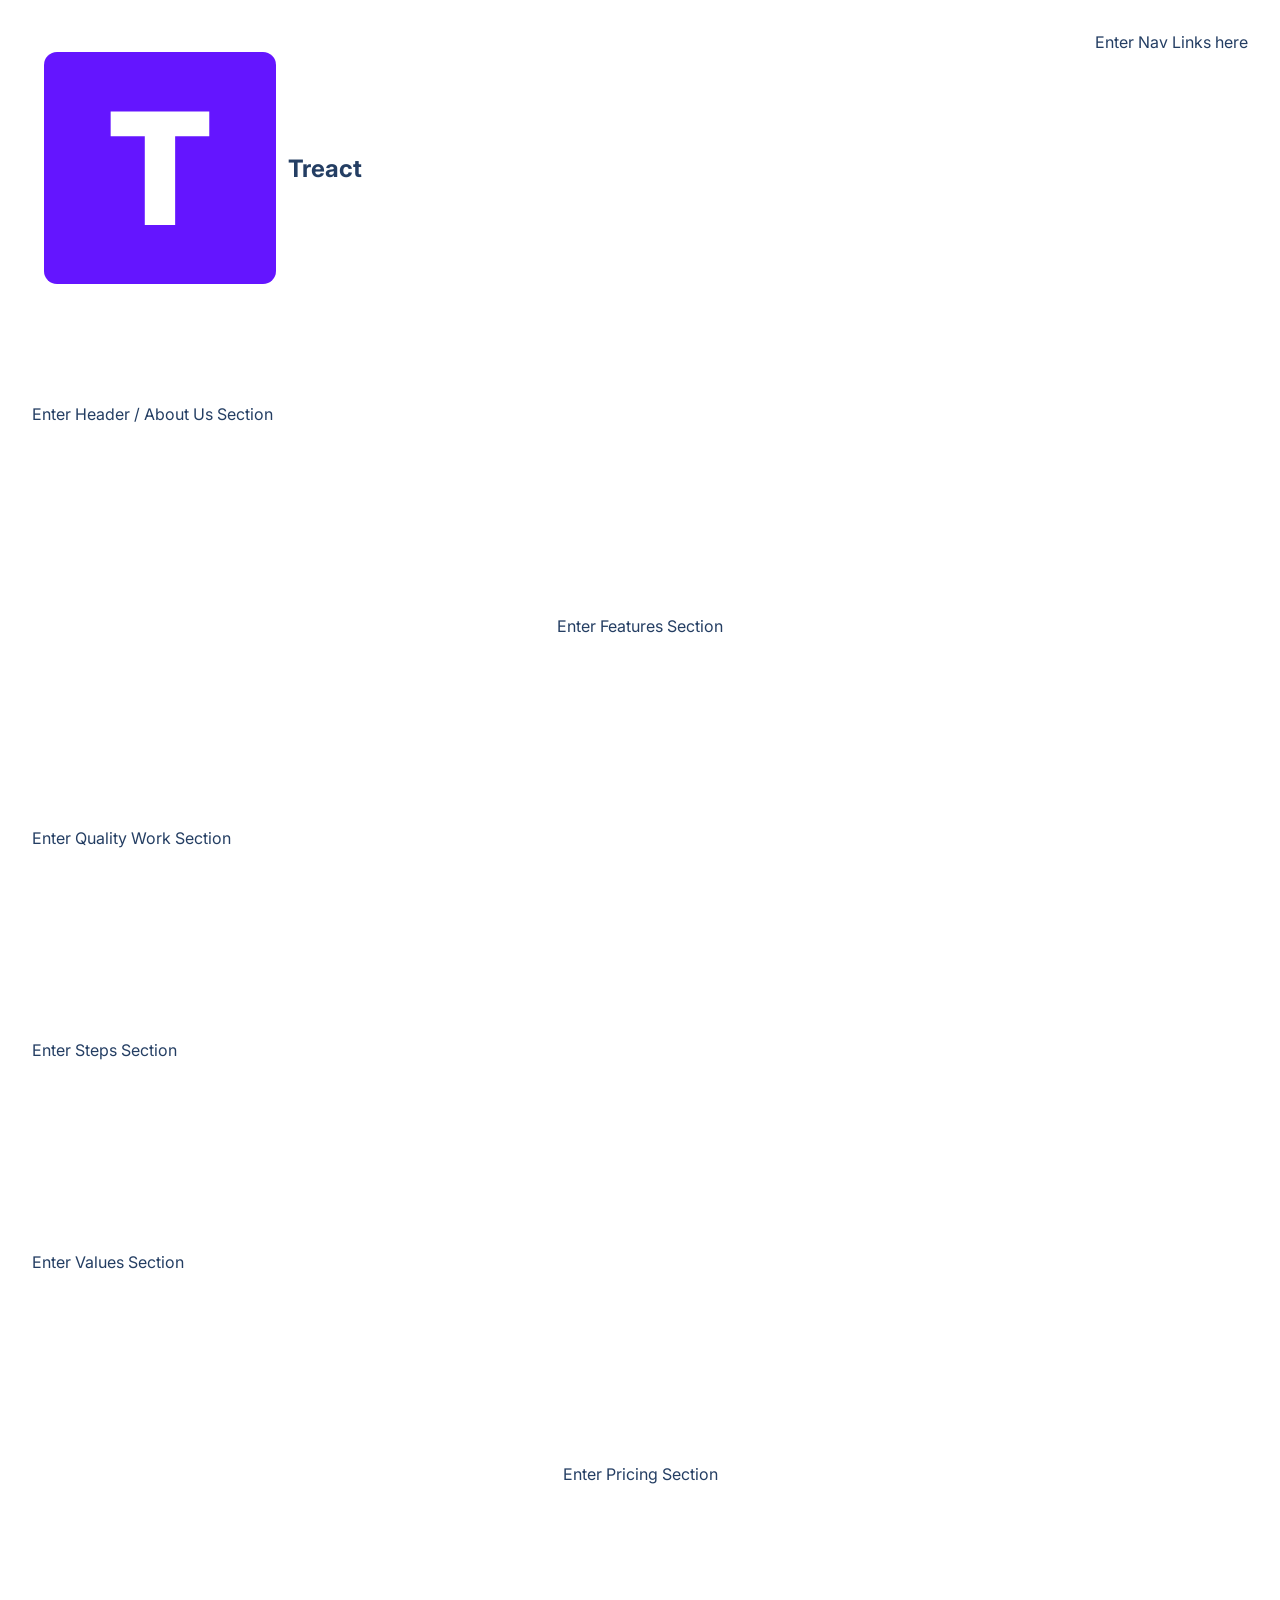
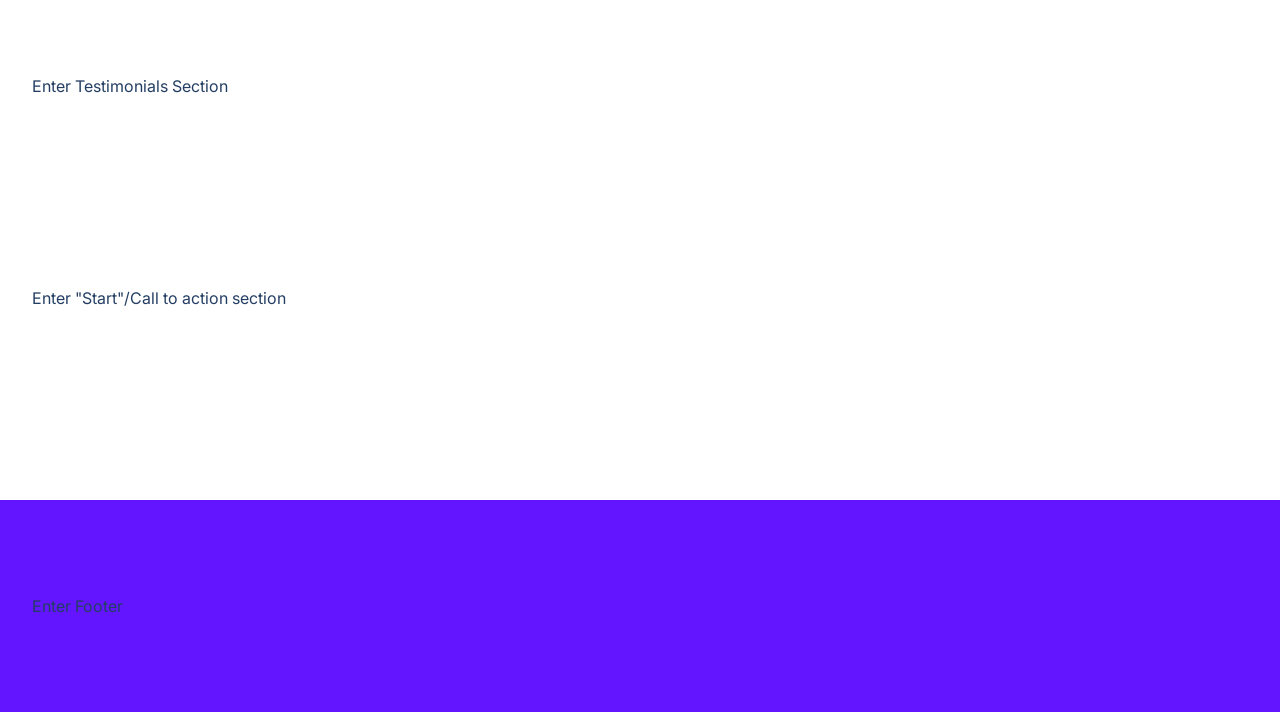
==== index.html @ 4a395d35 "clean start, add nav bar" ====
<!-- https://github.com/JJC3Dev/treact-final-project.git -->
<!doctype html>
<html lang="en">
  <head>
    <meta charset="UTF-8" />
    <meta http-equiv="X-UA-Compatible" content="IE=edge" />
    <meta name="viewport" content="width=device-width, initial-scale=1.0" />
    <title>Document</title>
    <link rel="stylesheet" href="style.css" />
    <link
      rel="stylesheet"
      href="https://pro.fontawesome.com/releases/v5.10.0/css/all.css"
      integrity="sha384-AYmEC3Yw5cVb3ZcuHtOA93w35dYTsvhLPVnYs9eStHfGJvOvKxVfELGroGkvsg+p"
      crossorigin="anonymous"
    />
    <script src="script.js"></script>
  </head>

  <body>
    <section id="landing">
      <nav>
        <div class="row nav__row">
          <div class="nav__logo">
            <img
              src="assets/logo.2c489fc453a1783cbadacf914efa3df6.svg"
              alt="Treact Logo"
            />
            <h2><b>Treact</b></h2>
          </div>
          <nav>

          </nav>

          <!--  -->Enter Nav Links here<!--  -->
          <button class="btn__menu" onclick="openMenu()">
            <svg
              xmlns="http://www.w3.org/2000/svg"
              width="24"
              height="24"
              viewBox="0 0 24 24"
              fill="none"
              stroke="currentColor"
              stroke-width="2"
              stroke-linecap="round"
              stroke-linejoin="round"
              class="btn__menu--svg"
            >
              <line x1="3" y1="12" x2="21" y2="12"></line>
              <line x1="3" y1="6" x2="21" y2="6"></line>
              <line x1="3" y1="18" x2="21" y2="18"></line>
            </svg>
          </button>
        </div>
      </nav>
      <div class="modal">
        <button class="btn__menu btn__menu--close" onclick="closeMenu()">
          <svg
            xmlns="http://www.w3.org/2000/svg"
            width="24"
            height="24"
            viewBox="0 0 24 24"
            fill="none"
            stroke="currentColor"
            stroke-width="2"
            stroke-linecap="round"
            stroke-linejoin="round"
            class="light___StyledCloseIcon-lj69nl-14 fASujC"
          >
            <line x1="18" y1="6" x2="6" y2="18"></line>
            <line x1="6" y1="6" x2="18" y2="18"></line>
          </svg>
        </button>
        <div class="modal__links">
          <a class="modal__link">About</a>
          <a class="modal__link">Blog</a>
          <a class="modal__link">Pricing</a>
          <a class="modal__link">Contact Us</a>
          <a class="modal__link">Login</a>
          <a class="modal__link modal__link--primary">Sign Up</a>
        </div>
      </div>
      <header>
        <div class="container">
          <div class="row">
            <!--  -->Enter Header / About Us Section<!--  -->
          </div>
        </div>
      </header>
    </section>
    <main>
      <section id="features">
        <div class="container">
          <div class="row__narrow">
            <!--  -->Enter Features Section<!--  -->
          </div>
        </div>
      </section>
      <section id="quality">
        <div class="container">
          <div class="row"><!--  -->Enter Quality Work Section<!--  --></div>
        </div>
      </section>
      <section id="steps">
        <div class="container">
          <div class="row"><!--  -->Enter Steps Section<!--  --></div>
        </div>
      </section>
      <section id="values">
        <div class="container">
          <div class="row"><!--  -->Enter Values Section<!--  --></div>
        </div>
      </section>
      <section id="pricing">
        <div class="container">
          <div class="row"><!--  -->Enter Pricing Section<!--  --></div>
        </div>
      </section>
      <section id="testimonials">
        <div class="container">
          <div class="row"><!--  -->Enter Testimonials Section<!--  --></div>
        </div>
      </section>
      <section id="start">
        <div class="container">
          <div class="row">
            <!--  -->Enter "Start"/Call to action section<!--  -->
          </div>
        </div>
      </section>
    </main>
    <footer>
      <div class="row footer__row"><!--  -->Enter Footer<!--  --></div>
    </footer>
  </body>
</html>
---- style.css ----
@import url("https://fonts.googleapis.com/css2?family=Inter:wght@100;200;300;400;500;600;700;800;900&display=swap");

* {
  margin: 0;
  padding: 0;
  box-sizing: border-box;
  font-family: "Inter", system-ui;
  color: #243e63;
}

body {
  max-width: 100vw;
  overflow-x: hidden;
}

.row {
  width: 100%;
  max-width: 1280px;
  margin: 0 auto;
}

.row__narrow {
  width: 100%;
  max-width: 1024px;
  margin: 0 auto;
}

.container {
  padding: 96px 0;
}

.purple {
  color: #6415ff;
}

section {
  padding: 0 32px;
}

main {
  margin-bottom: 96px;
}

/* 

NAVBAR ↓

*/

nav {
  display: flex;
  padding-top: 32px;
}

.nav__row {
  display: flex;
  justify-content: space-between;
}

.nav__logo {
  display: flex;
  align-items: center;
  margin: 8px 0;
  padding-bottom: 4px;
}

.btn__menu {
  display: none;
  background: transparent;
  border: none;
  transition: all 300ms ease;
}

.btn__menu--svg:hover {
  filter: invert(26%) sepia(94%) saturate(7476%) hue-rotate(261deg)
    brightness(94%) contrast(115%);
}

.modal {
  position: fixed;
  top: 0;
  left: 0;
  right: 0;
  height: 378px;
  margin: 24px 16px;
  padding: 32px;
  background-color: #fff;
  border: 1px solid rgb(229, 231, 235);
  border-radius: 8px;
  z-index: 4;
  visibility: hidden;
  opacity: 0;
  transform: translateX(300%);
  transition: all 300ms ease;
}

.modal__links {
  width: 100%;
  height: 100%;
  display: flex;
  flex-direction: column;
  align-items: center;
}

.modal__link {
  color: #1a202c;
  font-size: 18px;
  font-weight: 600;
  line-height: 1.5;
  margin: 8px 0;
  padding-bottom: 4px;
  border-bottom: 2px solid transparent;
}

.modal__link--primary {
  color: #f7fafc;
  padding: 12px 32px;
  background: #6415ff;
  border-radius: 500px;
  border: none;
}

.menu--open .modal {
  visibility: visible;
  opacity: 1;
  transform: translateX(0);
}

.btn__menu--close {
  position: fixed;
  top: 24px;
  right: 18px;
}

/* 

HEADER / ABOUT US ↓

*/

header .row {
  display: flex;
  align-items: center;
  justify-content: space-between;
}

/* 

FEATURES ↓

*/

#features {
  position: relative;
}

#features .row__narrow {
  display: flex;
  flex-direction: column;
  align-items: center;
}

/* 

QUALITY WORK ↓

*/

#quality .row {
  display: flex;
  justify-content: space-between;
  align-items: center;
}

/* 

STEPS ↓

*/

#steps .row {
  display: flex;
  justify-content: space-between;
  align-items: center;
}

/* 

VALUES ↓

*/

#values .row {
  display: flex;
  justify-content: space-between;
  align-items: center;
}

/*

PRICING ↓

*/

#pricing .row {
  display: flex;
  flex-direction: column;
  align-items: center;
}

/* 

TESTIMONIALS ↓

*/

#testimonials .row {
  display: flex;
}

/* 

START / CALL TO ACTION ↓

*/

#start .row {
  position: relative;
  overflow: hidden;
}

/* 

FOOTER ↓

*/

footer {
  padding: 96px 32px;
  background-color: rgb(100, 21, 255);
  margin-bottom: -32px;
  position: relative;
  overflow: hidden;
}

/* 

MOBILE RESPONSIVENESS ↓

*/

@media (max-width: 1280px) {
  header .row {
    align-items: flex-end;
  }
}

@media (max-width: 1024px) {
  .btn__menu {
    display: block;
  }
  header .row {
    flex-direction: column;
    align-items: center;
  }
  footer {
    padding: 80px 32px;
  }
}

@media (max-width: 768px) {
  #quality .row,
  #values .row {
    flex-direction: column-reverse;
  }
  #steps .row,
  #testimonials .row {
    flex-direction: column;
    align-items: center;
  }
  #pricing .row {
    margin-top: 40px;
  }
}

@media (max-width: 640px) {
  .container {
    padding: 80px 0;
  }
  .nav__logo {
    margin: 8px 0;
    padding-bottom: 4px;
  }
  main {
    margin-bottom: 80px;
  }
}
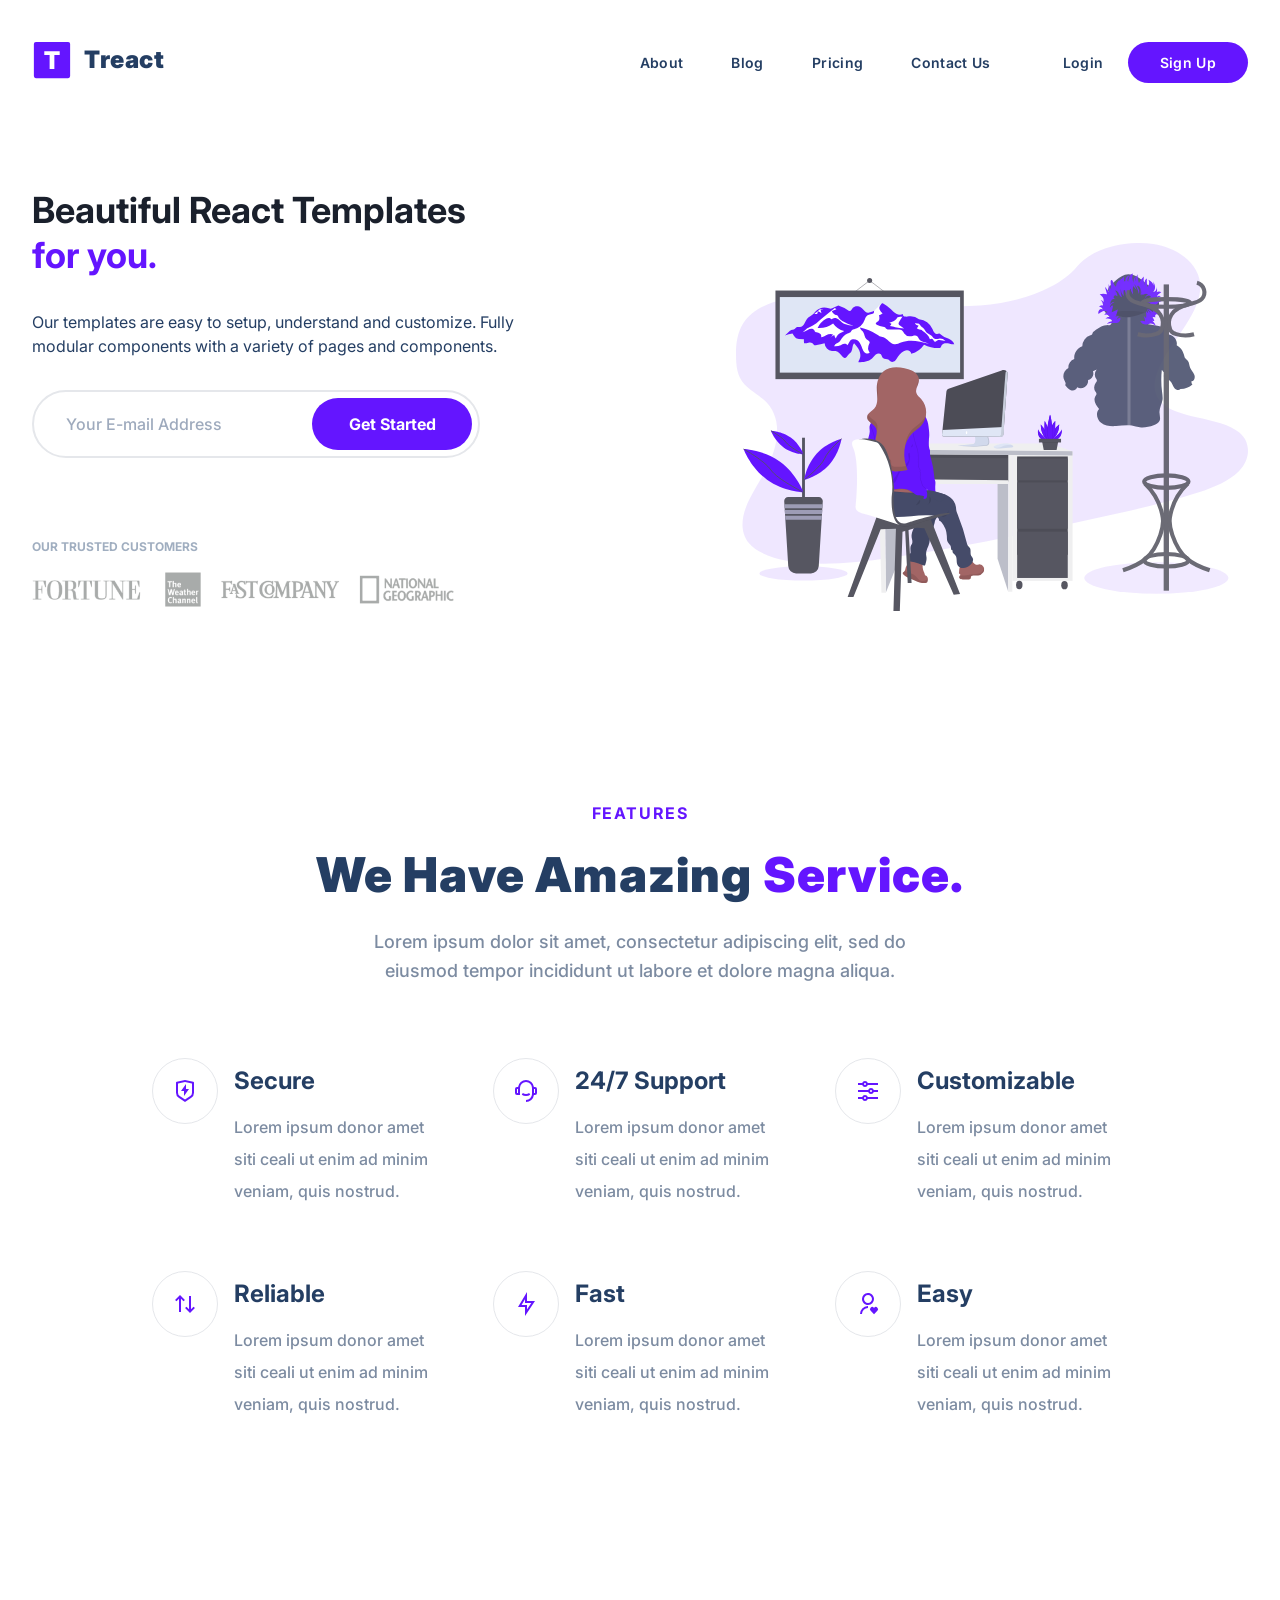
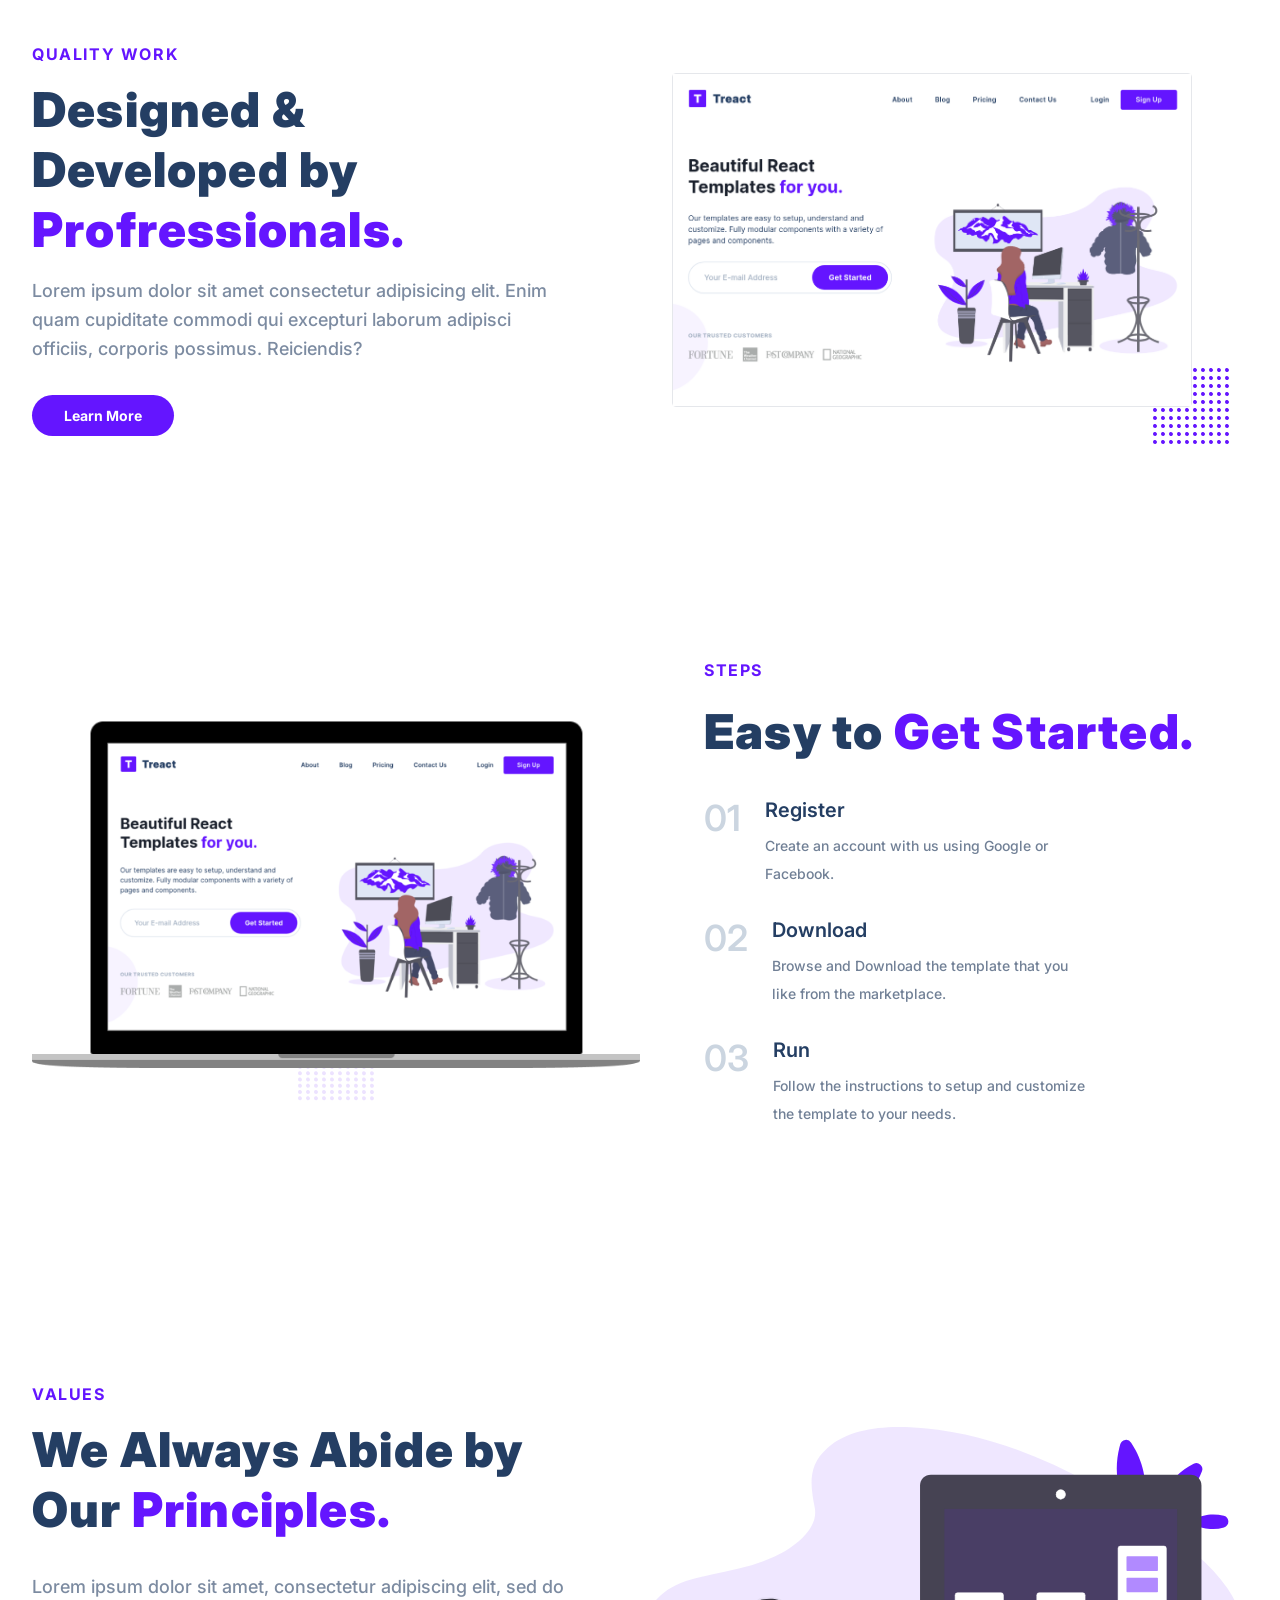
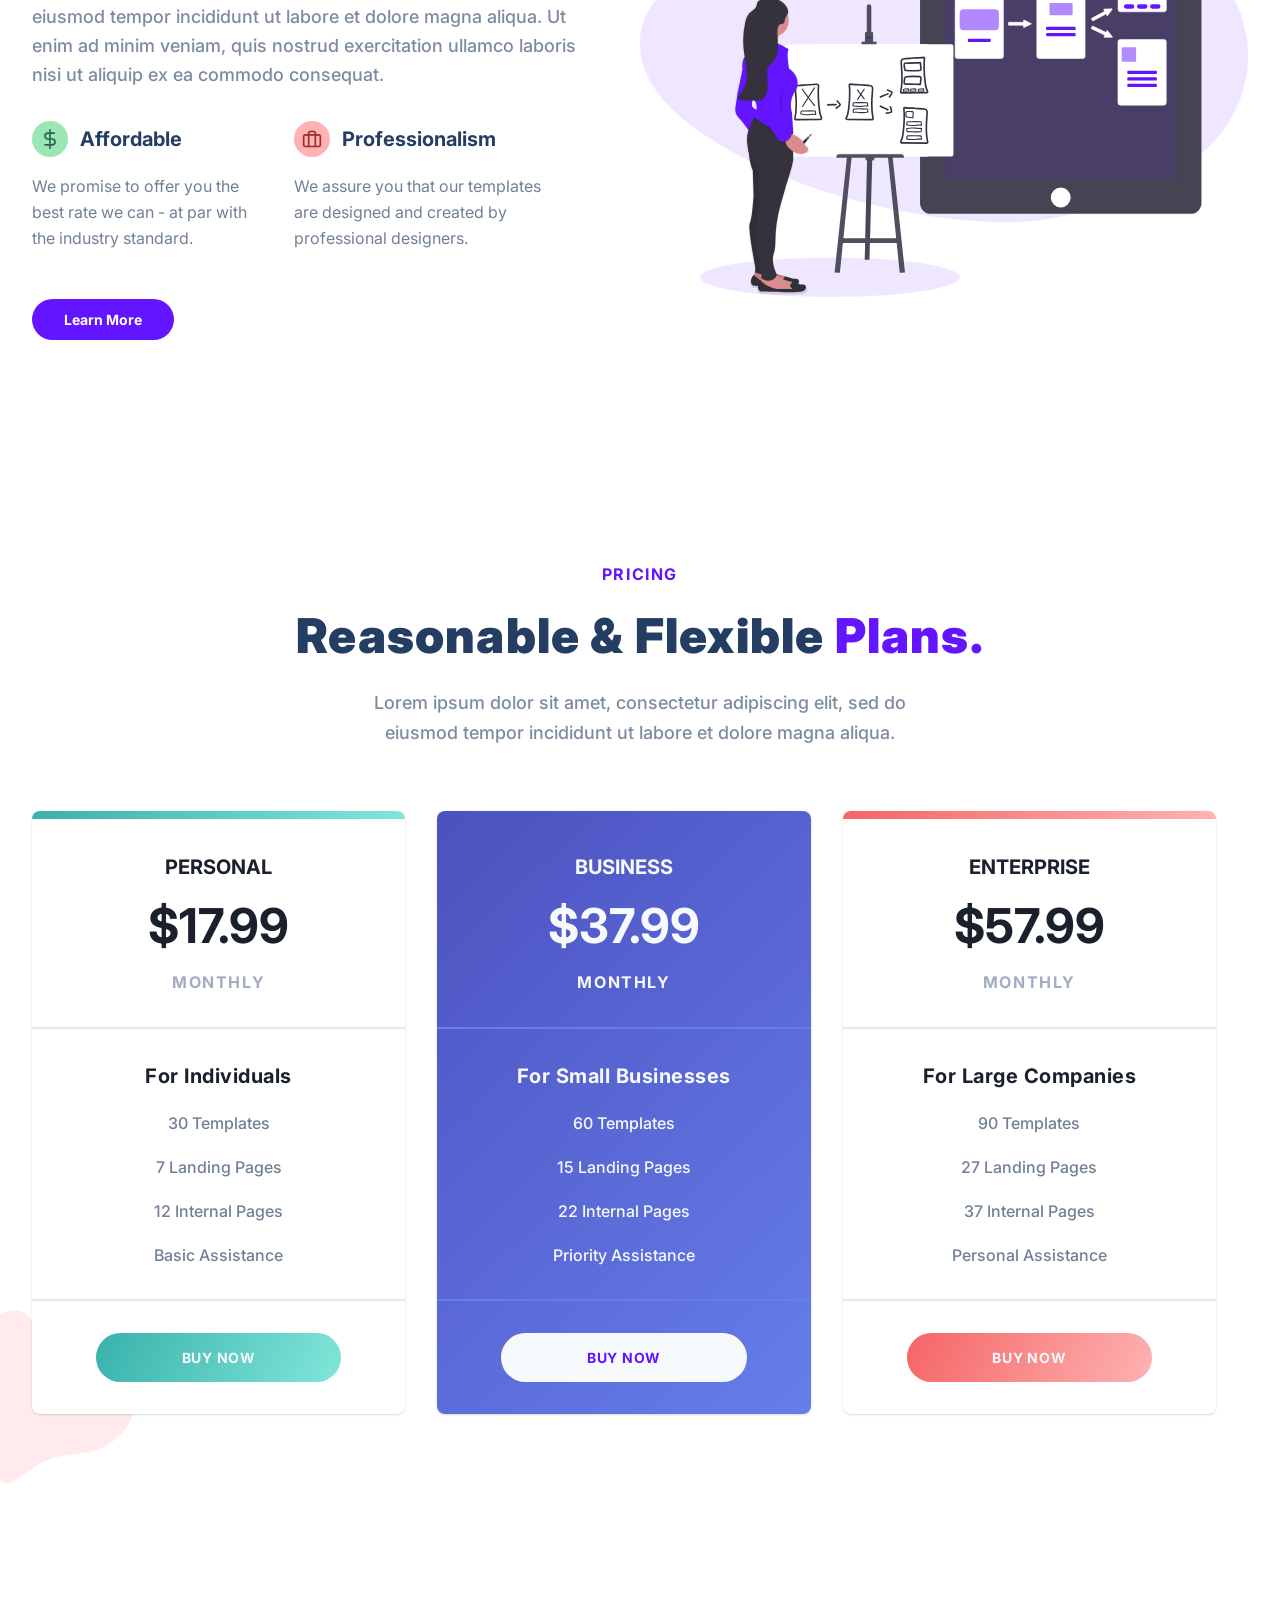
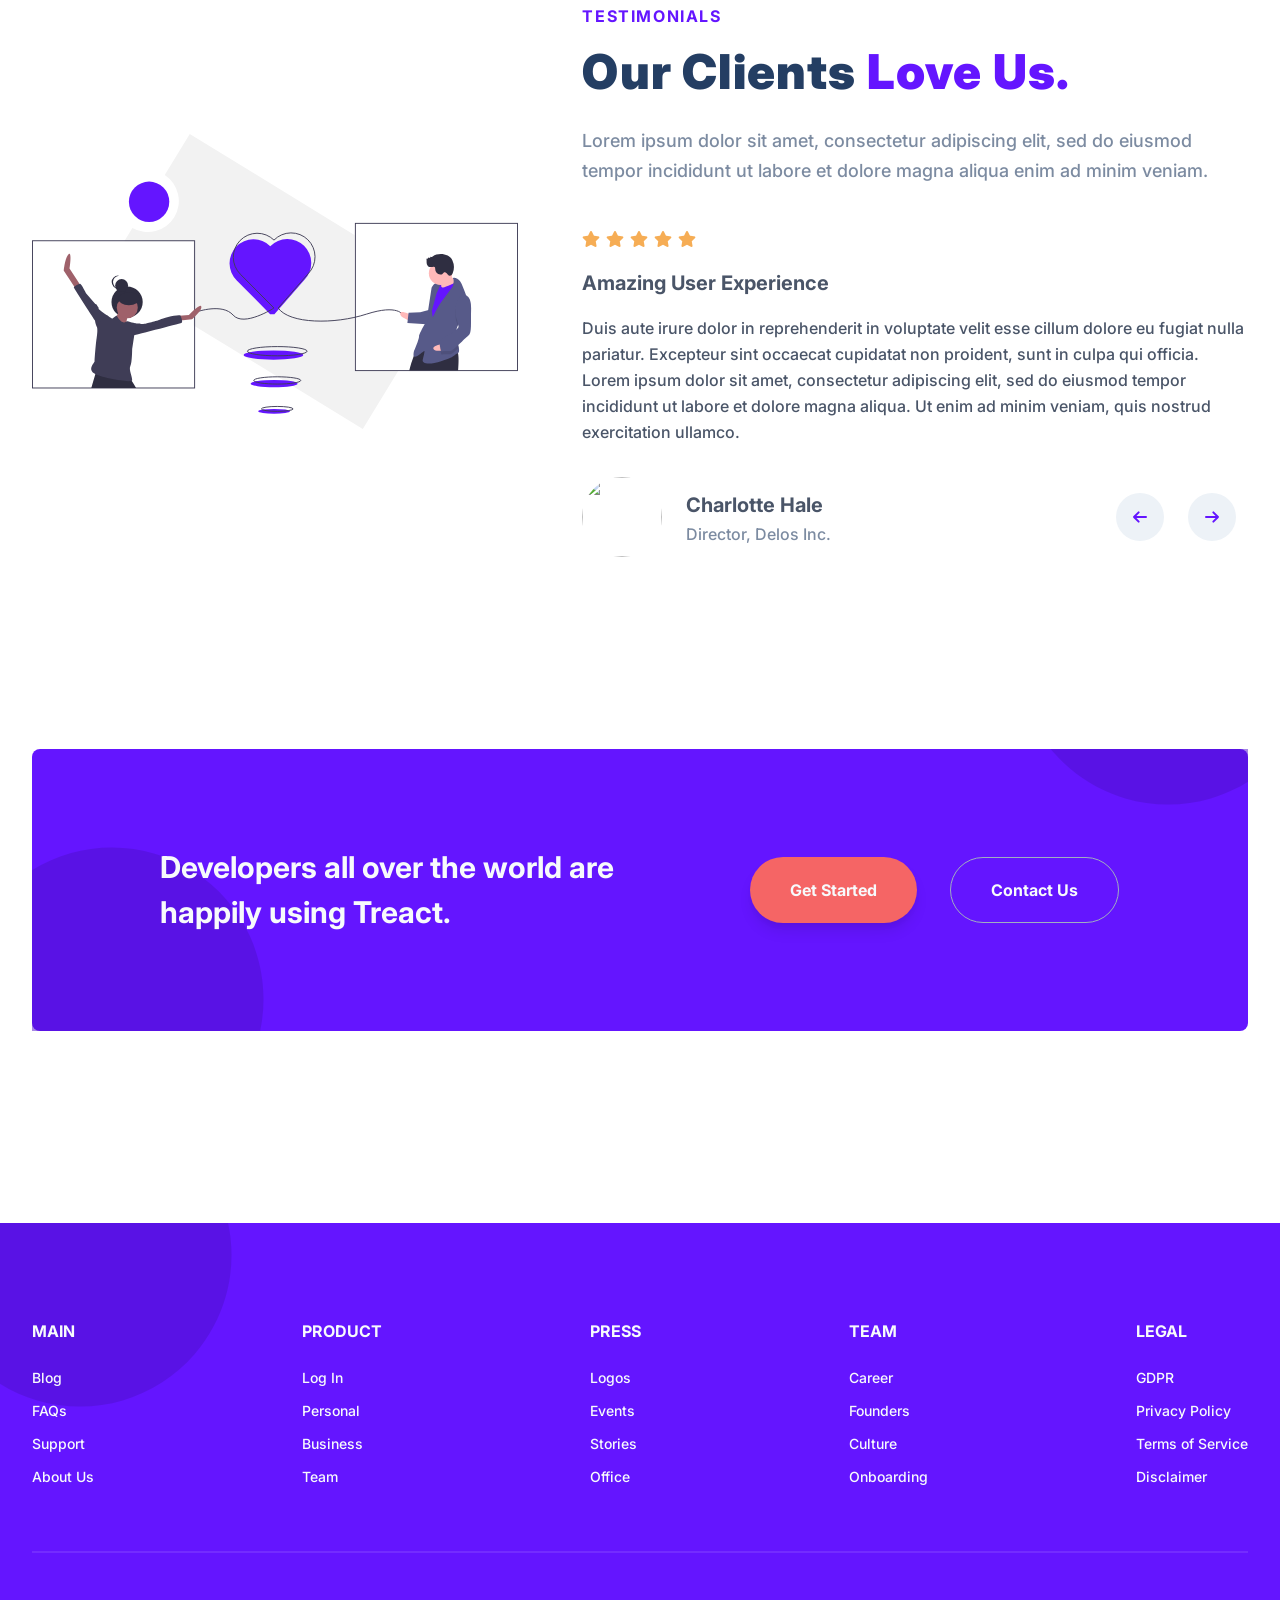
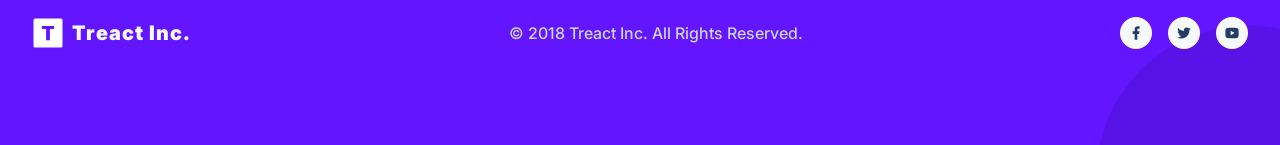
==== commit 6c32cff8: "phone and monitor are 1 for 1" ====
--- a/index.html
+++ b/index.html
@@ -1,4 +1,6 @@
-<!-- https://github.com/JJC3Dev/treact-final-project.git -->
+<!-- 
+started 11/18/26 11:00am 
+https://github.com/JJC3Dev/treact-final-project.git -->
 <!doctype html>
 <html lang="en">
   <head>
@@ -15,23 +17,29 @@
     />
     <script src="script.js"></script>
   </head>
-
   <body>
     <section id="landing">
+      <!-- nav bar start -->
       <nav>
         <div class="row nav__row">
           <div class="nav__logo">
             <img
+              class="nav__logo--img"
               src="assets/logo.2c489fc453a1783cbadacf914efa3df6.svg"
-              alt="Treact Logo"
+              alt="LOGO"
             />
-            <h2><b>Treact</b></h2>
-          </div>
-          <nav>
-
-          </nav>
-
-          <!--  -->Enter Nav Links here<!--  -->
+            <div class="nav__logo--title">Treact</div>
+          </div>
+          <!--  VV Just for me I added this nav bar VV (looks good) -->
+          <div class="nav__links">
+            <a href="#" class="nav__link">About</a>
+            <a href="#" class="nav__link">Blog</a>
+            <a href="#" class="nav__link">Pricing</a>
+            <a href="#" class="nav__link">Contact Us</a>
+            <a href="#" class="nav__link login">Login</a>
+            <a href="#" class="nav__link nav__link--primary">Sign Up</a>
+          </div>
+          <!-- ^^ Enter Nav Links here ^^ -->
           <button class="btn__menu" onclick="openMenu()">
             <svg
               xmlns="http://www.w3.org/2000/svg"
@@ -79,57 +87,705 @@
           <a class="modal__link modal__link--primary">Sign Up</a>
         </div>
       </div>
+      <!--
+      this is the header 
+      -->
       <header>
         <div class="container">
           <div class="row">
-            <!--  -->Enter Header / About Us Section<!--  -->
-          </div>
+            <!--  Enter Header Below / About Us Section (looks good) -->
+            <div class="header__description">
+              <h1>
+                Beautiful React Templates <span class="purple">for you.</span>
+              </h1>
+              <p class="header__description--para">
+                Our templates are easy to setup, understand and customize. Fully
+                modular components with a variety of pages and components.
+              </p>
+              <div class="header__email">
+                <input
+                  type="text"
+                  class="header__email--input"
+                  placeholder="Your E-mail Address"
+                />
+                <button class="header__email--btn">Get Started</button>
+              </div>
+              <p class="header__customers--title">OUR TRUSTED CUSTOMERS</p>
+              <img
+                class="header__customers"
+                src="./assets/customers-logo-strip.680ac7c2e8ae28161d2c.png"
+                alt="costomers"
+              />
+            </div>
+            <figure class="header__img--wrapper">
+              <img
+                class="header__img"
+                src="assets/design-illustration-2.6da6a00b20c07c4a9b65d1870679e1b8.svg"
+                alt=""
+              />
+            </figure>
+          </div>
+          <!--  End Header / About Us Section  -->
         </div>
       </header>
     </section>
     <main>
+      <!-- Start of Features -->
       <section id="features">
         <div class="container">
           <div class="row__narrow">
-            <!--  -->Enter Features Section<!--  -->
+            <!--
+            We Enter Features Here
+            -->
+            <h4 class="section__tag">FEATURES</h4>
+            <h2 class="section__title">
+              We Have Amazing <span class="purple">Service.</span>
+            </h2>
+            <div class="section__para">
+              Lorem ipsum dolor sit amet, consectetur adipiscing elit, sed do
+              eiusmod tempor incididunt ut labore et dolore magna aliqua.
+            </div>
+            <div class="features">
+              <div class="feature">
+                <div class="feature__row">
+                  <figure class="feature__img--wrapper">
+                    <img
+                      src="./assets/shield-icon.daefe14b320b14fbd9cbd18908ac93ec.svg"
+                      class="feature__img"
+                    />
+                  </figure>
+                  <div class="feature__text">
+                    <h2 class="feature__title">Secure</h2>
+                    <p class="feature__para">
+                      Lorem ipsum donor amet siti ceali ut enim ad minim veniam,
+                      quis nostrud.
+                    </p>
+                  </div>
+                </div>
+              </div>
+              <div class="feature">
+                <div class="feature__row">
+                  <figure class="feature__img--wrapper">
+                    <img
+                      src="./assets/support-icon.f9253ffa8cb6ffde5bbaa05eb5136375.svg"
+                      class="feature__img"
+                    />
+                  </figure>
+                  <div class="feature__text">
+                    <h2 class="feature__title">24/7 Support</h2>
+                    <p class="feature__para">
+                      Lorem ipsum donor amet siti ceali ut enim ad minim veniam,
+                      quis nostrud.
+                    </p>
+                  </div>
+                </div>
+              </div>
+              <div class="feature">
+                <div class="feature__row">
+                  <figure class="feature__img--wrapper">
+                    <img
+                      src="./assets/customize-icon.367468c90fd796009b97fbfba67b2c6a.svg"
+                      class="feature__img"
+                    />
+                  </figure>
+                  <div class="feature__text">
+                    <h2 class="feature__title">Customizable</h2>
+                    <p class="feature__para">
+                      Lorem ipsum donor amet siti ceali ut enim ad minim veniam,
+                      quis nostrud.
+                    </p>
+                  </div>
+                </div>
+              </div>
+              <div class="feature">
+                <div class="feature__row">
+                  <figure class="feature__img--wrapper">
+                    <img
+                      src="./assets/reliable-icon.1367510a8f0a1bec76dc425d25f92f43.svg"
+                      class="feature__img"
+                    />
+                  </figure>
+                  <div class="feature__text">
+                    <h2 class="feature__title">Reliable</h2>
+                    <p class="feature__para">
+                      Lorem ipsum donor amet siti ceali ut enim ad minim veniam,
+                      quis nostrud.
+                    </p>
+                  </div>
+                </div>
+              </div>
+              <div class="feature">
+                <div class="feature__row">
+                  <figure class="feature__img--wrapper">
+                    <img
+                      src="./assets/fast-icon.dbb971a73d4805d2fc3bcdacdb55beba.svg"
+                      class="feature__img"
+                    />
+                  </figure>
+                  <div class="feature__text">
+                    <h2 class="feature__title">Fast</h2>
+                    <p class="feature__para">
+                      Lorem ipsum donor amet siti ceali ut enim ad minim veniam,
+                      quis nostrud.
+                    </p>
+                  </div>
+                </div>
+              </div>
+              <div class="feature">
+                <div class="feature__row">
+                  <figure class="feature__img--wrapper">
+                    <img
+                      src="./assets/simple-icon.673b7e1750b2a4ef32907fc164828d00.svg"
+                      class="feature__img"
+                    />
+                  </figure>
+                  <div class="feature__text">
+                    <h2 class="feature__title">Easy</h2>
+                    <p class="feature__para">
+                      Lorem ipsum donor amet siti ceali ut enim ad minim veniam,
+                      quis nostrud.
+                    </p>
+                  </div>
+                </div>
+              </div>
+            </div>
           </div>
         </div>
       </section>
+      <!-- DONE Start of Quality DONE -->
       <section id="quality">
         <div class="container">
-          <div class="row"><!--  -->Enter Quality Work Section<!--  --></div>
+          <div class="row">
+            <!-- Start of My Quality -->
+            <div class="quality__description">
+              <div class="section__tag">QUALITY WORK</div>
+              <h2 class="section__title">
+                Designed & Developed by
+                <span class="purple">Profressionals.</span>
+              </h2>
+              <p class="section__para">
+                Lorem ipsum dolor sit amet consectetur adipisicing elit. Enim
+                quam cupiditate commodi qui excepturi laborum adipisci officiis,
+                corporis possimus. Reiciendis?
+              </p>
+              <button class="btn">Learn More</button>
+            </div>
+            <figure class="quality__img--wrapper">
+              <img
+                class="quality__img"
+                src="./assets/hero-screenshot-1.40a097b525c2f8c9808e.png "
+                alt="screenshot"
+              />
+              <svg viewBox="0 0 1280 1280" class="quality__grid">
+                <path
+                  d="M55 33.5C44.5 37 35 47.6 32.8 58.3c-4.3 20.6 16.3 41.2 36.9 36.9 15.5-3.2 27.5-19 26-33.9-1.1-10.5-9-21.3-19-26.2-6.1-2.9-15.5-3.6-21.7-1.6zM183 33.5c-15.1 5-25.3 21.6-22.2 36.2 2.5 11.9 13.6 23 25.4 25.5 19.4 4.1 39.5-14.2 37.5-33.9-1.1-10.5-9-21.3-19-26.2-6.1-2.9-15.5-3.6-21.7-1.6zM311 33.5c-10.5 3.5-20 14.1-22.2 24.8-4.3 20.6 16.3 41.2 36.9 36.9 15.5-3.2 27.5-19 26-33.9-1.1-10.5-9-21.3-19-26.2-6.1-2.9-15.5-3.6-21.7-1.6zM439 33.5c-10.5 3.5-20 14.1-22.2 24.8-4.3 20.6 16.3 41.2 36.9 36.9 15.5-3.2 27.5-19 26-33.9-1.1-10.5-9-21.3-19-26.2-6.1-2.9-15.5-3.6-21.7-1.6zM567 33.5c-10.5 3.5-20 14.1-22.2 24.8-4.3 20.6 16.3 41.2 36.9 36.9 15.5-3.2 27.5-19 26-33.9-1.1-10.5-9-21.3-19-26.2-6.1-2.9-15.5-3.6-21.7-1.6zM695 33.5c-10.5 3.5-20 14.1-22.2 24.8-4.3 20.6 16.3 41.2 36.9 36.9 15.5-3.2 27.5-19 26-33.9-1.1-10.5-9-21.3-19-26.2-6.1-2.9-15.5-3.6-21.7-1.6zM823 33.5c-10.5 3.5-20 14.1-22.2 24.8-4.3 20.6 16.3 41.2 36.9 36.9 15.5-3.2 27.5-19 26-33.9-1.1-10.5-9-21.3-19-26.2-6.1-2.9-15.5-3.6-21.7-1.6zM951 33.5c-10.5 3.5-20 14.1-22.2 24.8-4.3 20.6 16.3 41.2 36.9 36.9 15.5-3.2 27.5-19 26-33.9-1.1-10.5-9-21.3-19-26.2-6.1-2.9-15.5-3.6-21.7-1.6zM1079 33.5c-10.5 3.5-20 14.1-22.2 24.8-2.5 11.7 3.2 24.4 14.2 31.9 10.7 7.4 22.9 7.5 33.7.3 17.7-11.8 20.1-33.8 5.3-48.5-8.5-8.6-20.7-11.9-31-8.5zM1207 33.5c-10.5 3.5-20 14.1-22.2 24.8-2.5 11.7 3.2 24.4 14.2 31.9 10.7 7.4 22.9 7.5 33.7.3 17.7-11.8 20.1-33.8 5.3-48.5-8.5-8.6-20.7-11.9-31-8.5zM55 161.5c-10.5 3.5-20 14.1-22.2 24.8-4.3 20.6 16.3 41.2 36.9 36.9 15.5-3.2 27.5-19 26-33.9-1.1-10.5-9-21.3-19-26.2-6.1-2.9-15.5-3.6-21.7-1.6zM183 161.5c-15.1 5-25.3 21.6-22.2 36.2 2.5 11.9 13.6 23 25.4 25.5 19.4 4.1 39.5-14.2 37.5-33.9-1.1-10.5-9-21.3-19-26.2-6.1-2.9-15.5-3.6-21.7-1.6zM311 161.5c-10.5 3.5-20 14.1-22.2 24.8-4.3 20.6 16.3 41.2 36.9 36.9 15.5-3.2 27.5-19 26-33.9-1.1-10.5-9-21.3-19-26.2-6.1-2.9-15.5-3.6-21.7-1.6zM439 161.5c-10.5 3.5-20 14.1-22.2 24.8-4.3 20.6 16.3 41.2 36.9 36.9 15.5-3.2 27.5-19 26-33.9-1.1-10.5-9-21.3-19-26.2-6.1-2.9-15.5-3.6-21.7-1.6zM567 161.5c-10.5 3.5-20 14.1-22.2 24.8-4.3 20.6 16.3 41.2 36.9 36.9 15.5-3.2 27.5-19 26-33.9-1.1-10.5-9-21.3-19-26.2-6.1-2.9-15.5-3.6-21.7-1.6zM695 161.5c-10.5 3.5-20 14.1-22.2 24.8-4.3 20.6 16.3 41.2 36.9 36.9 15.5-3.2 27.5-19 26-33.9-1.1-10.5-9-21.3-19-26.2-6.1-2.9-15.5-3.6-21.7-1.6zM823 161.5c-10.5 3.5-20 14.1-22.2 24.8-4.3 20.6 16.3 41.2 36.9 36.9 15.5-3.2 27.5-19 26-33.9-1.1-10.5-9-21.3-19-26.2-6.1-2.9-15.5-3.6-21.7-1.6zM951 161.5c-10.5 3.5-20 14.1-22.2 24.8-4.3 20.6 16.3 41.2 36.9 36.9 15.5-3.2 27.5-19 26-33.9-1.1-10.5-9-21.3-19-26.2-6.1-2.9-15.5-3.6-21.7-1.6zM1079 161.5c-10.5 3.5-20 14.1-22.2 24.8-2.5 11.7 3.2 24.4 14.2 31.9 10.7 7.4 22.9 7.5 33.7.3 17.7-11.8 20.1-33.8 5.3-48.5-8.5-8.6-20.7-11.9-31-8.5zM1207 161.5c-10.5 3.5-20 14.1-22.2 24.8-2.5 11.7 3.2 24.4 14.2 31.9 10.7 7.4 22.9 7.5 33.7.3 17.7-11.8 20.1-33.8 5.3-48.5-8.5-8.6-20.7-11.9-31-8.5zM55 289.5c-10.5 3.5-20 14.1-22.2 24.8-4.3 20.6 16.3 41.2 36.9 36.9 15.5-3.2 27.5-19 26-33.9-1.1-10.5-9-21.3-19-26.2-6.1-2.9-15.5-3.6-21.7-1.6zM183 289.5c-10.5 3.5-20 14.1-22.2 24.8-4.3 20.6 16.3 41.2 36.9 36.9 15.5-3.2 27.5-19 26-33.9-1.1-10.5-9-21.3-19-26.2-6.1-2.9-15.5-3.6-21.7-1.6zM311 289.5c-10.5 3.5-20 14.1-22.2 24.8-4.3 20.6 16.3 41.2 36.9 36.9 15.5-3.2 27.5-19 26-33.9-1.1-10.5-9-21.3-19-26.2-6.1-2.9-15.5-3.6-21.7-1.6zM439 289.5c-10.5 3.5-20 14.1-22.2 24.8-4.3 20.6 16.3 41.2 36.9 36.9 15.5-3.2 27.5-19 26-33.9-1.1-10.5-9-21.3-19-26.2-6.1-2.9-15.5-3.6-21.7-1.6zM567 289.5c-10.5 3.5-20 14.1-22.2 24.8-4.3 20.6 16.3 41.2 36.9 36.9 15.5-3.2 27.5-19 26-33.9-1.1-10.5-9-21.3-19-26.2-6.1-2.9-15.5-3.6-21.7-1.6zM695 289.5c-10.5 3.5-20 14.1-22.2 24.8-4.3 20.6 16.3 41.2 36.9 36.9 15.5-3.2 27.5-19 26-33.9-1.1-10.5-9-21.3-19-26.2-6.1-2.9-15.5-3.6-21.7-1.6zM823 289.5c-10.5 3.5-20 14.1-22.2 24.8-4.3 20.6 16.3 41.2 36.9 36.9 15.5-3.2 27.5-19 26-33.9-1.1-10.5-9-21.3-19-26.2-6.1-2.9-15.5-3.6-21.7-1.6zM951 289.5c-10.5 3.5-20 14.1-22.2 24.8-4.3 20.6 16.3 41.2 36.9 36.9 15.5-3.2 27.5-19 26-33.9-1.1-10.5-9-21.3-19-26.2-6.1-2.9-15.5-3.6-21.7-1.6zM1079 289.5c-10.5 3.5-20 14.1-22.2 24.8-4.3 20.6 16.3 41.2 36.9 36.9 15.5-3.2 27.5-19 26-33.9-1.1-10.5-9-21.3-19-26.2-6.1-2.9-15.5-3.6-21.7-1.6zM1207 289.5c-10.5 3.5-20 14.1-22.2 24.8-4.3 20.6 16.3 41.2 36.9 36.9 15.5-3.2 27.5-19 26-33.9-1.1-10.5-9-21.3-19-26.2-6.1-2.9-15.5-3.6-21.7-1.6zM55 417.5c-10.5 3.5-20 14.1-22.2 24.8-4.3 20.6 16.3 41.2 36.9 36.9 15.5-3.2 27.5-19 26-33.9-1.1-10.5-9-21.3-19-26.2-6.1-2.9-15.5-3.6-21.7-1.6zM183 417.5c-10.5 3.5-20 14.1-22.2 24.8-4.3 20.6 16.3 41.2 36.9 36.9 15.5-3.2 27.5-19 26-33.9-1.1-10.5-9-21.3-19-26.2-6.1-2.9-15.5-3.6-21.7-1.6zM311 417.5c-10.5 3.5-20 14.1-22.2 24.8-4.3 20.6 16.3 41.2 36.9 36.9 15.5-3.2 27.5-19 26-33.9-1.1-10.5-9-21.3-19-26.2-6.1-2.9-15.5-3.6-21.7-1.6zM439 417.5c-10.5 3.5-20 14.1-22.2 24.8-4.3 20.6 16.3 41.2 36.9 36.9 15.5-3.2 27.5-19 26-33.9-1.1-10.5-9-21.3-19-26.2-6.1-2.9-15.5-3.6-21.7-1.6zM567 417.5c-10.5 3.5-20 14.1-22.2 24.8-4.3 20.6 16.3 41.2 36.9 36.9 15.5-3.2 27.5-19 26-33.9-1.1-10.5-9-21.3-19-26.2-6.1-2.9-15.5-3.6-21.7-1.6zM695 417.5c-10.5 3.5-20 14.1-22.2 24.8-4.3 20.6 16.3 41.2 36.9 36.9 15.5-3.2 27.5-19 26-33.9-1.1-10.5-9-21.3-19-26.2-6.1-2.9-15.5-3.6-21.7-1.6zM823 417.5c-10.5 3.5-20 14.1-22.2 24.8-4.3 20.6 16.3 41.2 36.9 36.9 15.5-3.2 27.5-19 26-33.9-1.1-10.5-9-21.3-19-26.2-6.1-2.9-15.5-3.6-21.7-1.6zM951 417.5c-10.5 3.5-20 14.1-22.2 24.8-4.3 20.6 16.3 41.2 36.9 36.9 15.5-3.2 27.5-19 26-33.9-1.1-10.5-9-21.3-19-26.2-6.1-2.9-15.5-3.6-21.7-1.6zM1079 417.5c-10.5 3.5-20 14.1-22.2 24.8-4.3 20.6 16.3 41.2 36.9 36.9 15.5-3.2 27.5-19 26-33.9-1.1-10.5-9-21.3-19-26.2-6.1-2.9-15.5-3.6-21.7-1.6zM1207 417.5c-10.5 3.5-20 14.1-22.2 24.8-4.3 20.6 16.3 41.2 36.9 36.9 15.5-3.2 27.5-19 26-33.9-1.1-10.5-9-21.3-19-26.2-6.1-2.9-15.5-3.6-21.7-1.6zM55 545.5c-10.5 3.5-20 14.1-22.2 24.8-4.3 20.6 16.3 41.2 36.9 36.9 15.5-3.2 27.5-19 26-33.9-1.1-10.5-9-21.3-19-26.2-6.1-2.9-15.5-3.6-21.7-1.6zM183 545.5c-10.5 3.5-20 14.1-22.2 24.8-4.3 20.6 16.3 41.2 36.9 36.9 15.5-3.2 27.5-19 26-33.9-1.1-10.5-9-21.3-19-26.2-6.1-2.9-15.5-3.6-21.7-1.6zM311 545.5c-10.5 3.5-20 14.1-22.2 24.8-4.3 20.6 16.3 41.2 36.9 36.9 15.5-3.2 27.5-19 26-33.9-1.1-10.5-9-21.3-19-26.2-6.1-2.9-15.5-3.6-21.7-1.6zM439 545.5c-10.5 3.5-20 14.1-22.2 24.8-4.3 20.6 16.3 41.2 36.9 36.9 15.5-3.2 27.5-19 26-33.9-1.1-10.5-9-21.3-19-26.2-6.1-2.9-15.5-3.6-21.7-1.6zM567 545.5c-10.5 3.5-20 14.1-22.2 24.8-4.3 20.6 16.3 41.2 36.9 36.9 15.5-3.2 27.5-19 26-33.9-1.1-10.5-9-21.3-19-26.2-6.1-2.9-15.5-3.6-21.7-1.6zM695 545.5c-10.5 3.5-20 14.1-22.2 24.8-4.3 20.6 16.3 41.2 36.9 36.9 15.5-3.2 27.5-19 26-33.9-1.1-10.5-9-21.3-19-26.2-6.1-2.9-15.5-3.6-21.7-1.6zM823 545.5c-10.5 3.5-20 14.1-22.2 24.8-4.3 20.6 16.3 41.2 36.9 36.9 15.5-3.2 27.5-19 26-33.9-1.1-10.5-9-21.3-19-26.2-6.1-2.9-15.5-3.6-21.7-1.6zM951 545.5c-10.5 3.5-20 14.1-22.2 24.8-4.3 20.6 16.3 41.2 36.9 36.9 15.5-3.2 27.5-19 26-33.9-1.1-10.5-9-21.3-19-26.2-6.1-2.9-15.5-3.6-21.7-1.6zM1079 545.5c-10.5 3.5-20 14.1-22.2 24.8-4.3 20.6 16.3 41.2 36.9 36.9 15.5-3.2 27.5-19 26-33.9-1.1-10.5-9-21.3-19-26.2-6.1-2.9-15.5-3.6-21.7-1.6zM1207 545.5c-10.5 3.5-20 14.1-22.2 24.8-4.3 20.6 16.3 41.2 36.9 36.9 15.5-3.2 27.5-19 26-33.9-1.1-10.5-9-21.3-19-26.2-6.1-2.9-15.5-3.6-21.7-1.6zM55 673.5c-10.5 3.5-20 14.1-22.2 24.8-4.3 20.6 16.3 41.2 36.9 36.9 15.5-3.2 27.5-19 26-33.9-1.1-10.5-9-21.3-19-26.2-6.1-2.9-15.5-3.6-21.7-1.6zM183 673.5c-10.5 3.5-20 14.1-22.2 24.8-4.3 20.6 16.3 41.2 36.9 36.9 15.5-3.2 27.5-19 26-33.9-1.1-10.5-9-21.3-19-26.2-6.1-2.9-15.5-3.6-21.7-1.6zM311 673.5c-10.5 3.5-20 14.1-22.2 24.8-4.3 20.6 16.3 41.2 36.9 36.9 15.5-3.2 27.5-19 26-33.9-1.1-10.5-9-21.3-19-26.2-6.1-2.9-15.5-3.6-21.7-1.6zM439 673.5c-10.5 3.5-20 14.1-22.2 24.8-4.3 20.6 16.3 41.2 36.9 36.9 15.5-3.2 27.5-19 26-33.9-1.1-10.5-9-21.3-19-26.2-6.1-2.9-15.5-3.6-21.7-1.6zM567 673.5c-10.5 3.5-20 14.1-22.2 24.8-4.3 20.6 16.3 41.2 36.9 36.9 15.5-3.2 27.5-19 26-33.9-1.1-10.5-9-21.3-19-26.2-6.1-2.9-15.5-3.6-21.7-1.6zM695 673.5c-10.5 3.5-20 14.1-22.2 24.8-4.3 20.6 16.3 41.2 36.9 36.9 15.5-3.2 27.5-19 26-33.9-1.1-10.5-9-21.3-19-26.2-6.1-2.9-15.5-3.6-21.7-1.6zM823 673.5c-10.5 3.5-20 14.1-22.2 24.8-4.3 20.6 16.3 41.2 36.9 36.9 15.5-3.2 27.5-19 26-33.9-1.1-10.5-9-21.3-19-26.2-6.1-2.9-15.5-3.6-21.7-1.6zM951 673.5c-10.5 3.5-20 14.1-22.2 24.8-4.3 20.6 16.3 41.2 36.9 36.9 15.5-3.2 27.5-19 26-33.9-1.1-10.5-9-21.3-19-26.2-6.1-2.9-15.5-3.6-21.7-1.6zM1079 673.5c-10.5 3.5-20 14.1-22.2 24.8-4.3 20.6 16.3 41.2 36.9 36.9 15.5-3.2 27.5-19 26-33.9-1.1-10.5-9-21.3-19-26.2-6.1-2.9-15.5-3.6-21.7-1.6zM1207 673.5c-10.5 3.5-20 14.1-22.2 24.8-4.3 20.6 16.3 41.2 36.9 36.9 15.5-3.2 27.5-19 26-33.9-1.1-10.5-9-21.3-19-26.2-6.1-2.9-15.5-3.6-21.7-1.6zM55 801.5c-10.5 3.5-20 14.1-22.2 24.8-4.3 20.6 16.3 41.2 36.9 36.9 15.5-3.2 27.5-19 26-33.9-1.1-10.5-9-21.3-19-26.2-6.1-2.9-15.5-3.6-21.7-1.6zM183 801.5c-10.5 3.5-20 14.1-22.2 24.8-4.3 20.6 16.3 41.2 36.9 36.9 15.5-3.2 27.5-19 26-33.9-1.1-10.5-9-21.3-19-26.2-6.1-2.9-15.5-3.6-21.7-1.6zM311 801.5c-10.5 3.5-20 14.1-22.2 24.8-2.5 11.7 3.2 24.4 14.2 31.9 10.7 7.4 22.9 7.5 33.7.3 17.7-11.8 20.1-33.8 5.3-48.5-8.5-8.6-20.7-11.9-31-8.5zM439 801.5c-10.5 3.5-20 14.1-22.2 24.8-2.5 11.7 3.2 24.4 14.2 31.9 10.7 7.4 22.9 7.5 33.7.3 17.7-11.8 20.1-33.8 5.3-48.5-8.5-8.6-20.7-11.9-31-8.5zM567 801.5c-15.1 5-25.3 21.6-22.2 36.2 2.5 11.9 13.6 23 25.5 25.5 19.3 4.1 39.4-14.2 37.4-33.9-1.1-10.5-9-21.3-19-26.2-6.1-2.9-15.5-3.6-21.7-1.6zM695 801.5c-15.1 5-25.3 21.6-22.2 36.2 2.5 11.9 13.6 23 25.5 25.5 19.3 4.1 39.4-14.2 37.4-33.9-1.1-10.5-9-21.3-19-26.2-6.1-2.9-15.5-3.6-21.7-1.6zM823 801.5c-15.1 5-25.3 21.6-22.2 36.2 2.5 11.9 13.6 23 25.5 25.5 19.3 4.1 39.4-14.2 37.4-33.9-1.1-10.5-9-21.3-19-26.2-6.1-2.9-15.5-3.6-21.7-1.6zM951 801.5c-15.1 5-25.3 21.6-22.2 36.2 2.5 11.9 13.6 23 25.5 25.5 19.3 4.1 39.4-14.2 37.4-33.9-1.1-10.5-9-21.3-19-26.2-6.1-2.9-15.5-3.6-21.7-1.6zM1079 801.5c-10.5 3.5-20 14.1-22.2 24.8-4.3 20.6 16.3 41.2 36.9 36.9 15.5-3.2 27.5-19 26-33.9-1.1-10.5-9-21.3-19-26.2-6.1-2.9-15.5-3.6-21.7-1.6zM1207 801.5c-10.5 3.5-20 14.1-22.2 24.8-4.3 20.6 16.3 41.2 36.9 36.9 15.5-3.2 27.5-19 26-33.9-1.1-10.5-9-21.3-19-26.2-6.1-2.9-15.5-3.6-21.7-1.6zM55 929.5c-10.5 3.5-20 14.1-22.2 24.8-4.3 20.6 16.3 41.2 36.9 36.9 15.5-3.2 27.5-19 26-33.9-1.1-10.5-9-21.3-19-26.2-6.1-2.9-15.5-3.6-21.7-1.6zM183 929.5c-10.5 3.5-20 14.1-22.2 24.8-4.3 20.6 16.3 41.2 36.9 36.9 15.5-3.2 27.5-19 26-33.9-1.1-10.5-9-21.3-19-26.2-6.1-2.9-15.5-3.6-21.7-1.6zM311 929.5c-10.5 3.5-20 14.1-22.2 24.8-2.5 11.7 3.2 24.4 14.2 31.9 10.7 7.4 22.9 7.5 33.7.3 17.7-11.8 20.1-33.8 5.3-48.5-8.5-8.6-20.7-11.9-31-8.5zM439 929.5c-10.5 3.5-20 14.1-22.2 24.8-2.5 11.7 3.2 24.4 14.2 31.9 10.7 7.4 22.9 7.5 33.7.3 17.7-11.8 20.1-33.8 5.3-48.5-8.5-8.6-20.7-11.9-31-8.5zM567 929.5c-15.1 5-25.3 21.6-22.2 36.2 2.5 11.9 13.6 23 25.5 25.5 19.3 4.1 39.4-14.2 37.4-33.9-1.1-10.5-9-21.3-19-26.2-6.1-2.9-15.5-3.6-21.7-1.6zM695 929.5c-15.1 5-25.3 21.6-22.2 36.2 2.5 11.9 13.6 23 25.5 25.5 19.3 4.1 39.4-14.2 37.4-33.9-1.1-10.5-9-21.3-19-26.2-6.1-2.9-15.5-3.6-21.7-1.6zM823 929.5c-15.1 5-25.3 21.6-22.2 36.2 2.5 11.9 13.6 23 25.5 25.5 19.3 4.1 39.4-14.2 37.4-33.9-1.1-10.5-9-21.3-19-26.2-6.1-2.9-15.5-3.6-21.7-1.6zM951 929.5c-15.1 5-25.3 21.6-22.2 36.2 2.5 11.9 13.6 23 25.5 25.5 19.3 4.1 39.4-14.2 37.4-33.9-1.1-10.5-9-21.3-19-26.2-6.1-2.9-15.5-3.6-21.7-1.6zM1079 929.5c-10.5 3.5-20 14.1-22.2 24.8-4.3 20.6 16.3 41.2 36.9 36.9 15.5-3.2 27.5-19 26-33.9-1.1-10.5-9-21.3-19-26.2-6.1-2.9-15.5-3.6-21.7-1.6zM1207 929.5c-10.5 3.5-20 14.1-22.2 24.8-4.3 20.6 16.3 41.2 36.9 36.9 15.5-3.2 27.5-19 26-33.9-1.1-10.5-9-21.3-19-26.2-6.1-2.9-15.5-3.6-21.7-1.6zM55 1057.5c-10.5 3.5-20 14.1-22.2 24.8-4.3 20.6 16.3 41.2 36.9 36.9 15.5-3.2 27.5-19 26-33.9-1.1-10.5-9-21.3-19-26.2-6.1-2.9-15.5-3.6-21.7-1.6zM183 1057.5c-10.5 3.5-20 14.1-22.2 24.8-4.3 20.6 16.3 41.2 36.9 36.9 15.5-3.2 27.5-19 26-33.9-1.1-10.5-9-21.3-19-26.2-6.1-2.9-15.5-3.6-21.7-1.6zM311 1057.5c-10.5 3.5-20 14.1-22.2 24.8-2.5 11.7 3.2 24.4 14.2 31.9 10.7 7.4 22.9 7.5 33.7.3 17.7-11.8 20.1-33.8 5.3-48.5-8.5-8.6-20.7-11.9-31-8.5zM439 1057.5c-10.5 3.5-20 14.1-22.2 24.8-2.5 11.7 3.2 24.4 14.2 31.9 10.7 7.4 22.9 7.5 33.7.3 17.7-11.8 20.1-33.8 5.3-48.5-8.5-8.6-20.7-11.9-31-8.5zM567 1057.5c-10.5 3.5-20 14.1-22.2 24.8-4.3 20.6 16.3 41.2 36.9 36.9 15.5-3.2 27.5-19 26-33.9-1.1-10.5-9-21.3-19-26.2-6.1-2.9-15.5-3.6-21.7-1.6zM695 1057.5c-10.5 3.5-20 14.1-22.2 24.8-4.3 20.6 16.3 41.2 36.9 36.9 15.5-3.2 27.5-19 26-33.9-1.1-10.5-9-21.3-19-26.2-6.1-2.9-15.5-3.6-21.7-1.6zM823 1057.5c-10.5 3.5-20 14.1-22.2 24.8-4.3 20.6 16.3 41.2 36.9 36.9 15.5-3.2 27.5-19 26-33.9-1.1-10.5-9-21.3-19-26.2-6.1-2.9-15.5-3.6-21.7-1.6zM951 1057.5c-10.5 3.5-20 14.1-22.2 24.8-4.3 20.6 16.3 41.2 36.9 36.9 15.5-3.2 27.5-19 26-33.9-1.1-10.5-9-21.3-19-26.2-6.1-2.9-15.5-3.6-21.7-1.6zM1079 1057.5c-10.5 3.5-20 14.1-22.2 24.8-4.3 20.6 16.3 41.2 36.9 36.9 15.5-3.2 27.5-19 26-33.9-1.1-10.5-9-21.3-19-26.2-6.1-2.9-15.5-3.6-21.7-1.6zM1207 1057.5c-10.5 3.5-20 14.1-22.2 24.8-4.3 20.6 16.3 41.2 36.9 36.9 15.5-3.2 27.5-19 26-33.9-1.1-10.5-9-21.3-19-26.2-6.1-2.9-15.5-3.6-21.7-1.6zM55 1185.5c-10.5 3.5-20 14.1-22.2 24.8-4.3 20.6 16.3 41.2 36.9 36.9 15.5-3.2 27.5-19 26-33.9-1.1-10.5-9-21.3-19-26.2-6.1-2.9-15.5-3.6-21.7-1.6zM183 1185.5c-10.5 3.5-20 14.1-22.2 24.8-4.3 20.6 16.3 41.2 36.9 36.9 15.5-3.2 27.5-19 26-33.9-1.1-10.5-9-21.3-19-26.2-6.1-2.9-15.5-3.6-21.7-1.6zM311 1185.5c-10.5 3.5-20 14.1-22.2 24.8-4.3 20.6 16.3 41.2 36.9 36.9 15.5-3.2 27.5-19 26-33.9-1.1-10.5-9-21.3-19-26.2-6.1-2.9-15.5-3.6-21.7-1.6zM439 1185.5c-10.5 3.5-20 14.1-22.2 24.8-4.3 20.6 16.3 41.2 36.9 36.9 15.5-3.2 27.5-19 26-33.9-1.1-10.5-9-21.3-19-26.2-6.1-2.9-15.5-3.6-21.7-1.6zM567 1185.5c-10.5 3.5-20 14.1-22.2 24.8-4.3 20.6 16.3 41.2 36.9 36.9 15.5-3.2 27.5-19 26-33.9-1.1-10.5-9-21.3-19-26.2-6.1-2.9-15.5-3.6-21.7-1.6zM695 1185.5c-10.5 3.5-20 14.1-22.2 24.8-4.3 20.6 16.3 41.2 36.9 36.9 15.5-3.2 27.5-19 26-33.9-1.1-10.5-9-21.3-19-26.2-6.1-2.9-15.5-3.6-21.7-1.6zM823 1185.5c-10.5 3.5-20 14.1-22.2 24.8-4.3 20.6 16.3 41.2 36.9 36.9 15.5-3.2 27.5-19 26-33.9-1.1-10.5-9-21.3-19-26.2-6.1-2.9-15.5-3.6-21.7-1.6zM951 1185.5c-10.5 3.5-20 14.1-22.2 24.8-4.3 20.6 16.3 41.2 36.9 36.9 15.5-3.2 27.5-19 26-33.9-1.1-10.5-9-21.3-19-26.2-6.1-2.9-15.5-3.6-21.7-1.6zM1079 1185.5c-10.5 3.5-20 14.1-22.2 24.8-4.3 20.6 16.3 41.2 36.9 36.9 15.5-3.2 27.5-19 26-33.9-1.1-10.5-9-21.3-19-26.2-6.1-2.9-15.5-3.6-21.7-1.6zM1207 1185.5c-10.5 3.5-20 14.1-22.2 24.8-4.3 20.6 16.3 41.2 36.9 36.9 15.5-3.2 27.5-19 26-33.9-1.1-10.5-9-21.3-19-26.2-6.1-2.9-15.5-3.6-21.7-1.6z"
+                ></path>
+              </svg>
+            </figure>
+            <!-- DONE End of My Quality DONE-->
+          </div>
         </div>
       </section>
+      <!-- begining of steps -->
       <section id="steps">
         <div class="container">
-          <div class="row"><!--  -->Enter Steps Section<!--  --></div>
+          <div class="row">
+            <!-- DONE Enter Steps Section DONE -->
+            <figure class="steps__img--wrapper">
+              <img
+                src="./assets/hero-screenshot-2.241aac1fbc66db29d873.png"
+                class="steps__img"
+                alt="Dashboard Screenshot"
+              />
+              <svg
+                viewBox="0 0 1280 1280"
+                class="steps__grid"
+                xmlns="http://www.w3.org/2000/svg"
+              >
+                <defs>
+                  <path
+                    id="line-of-balls"
+                    d="M55 33.5C44.5 37 35 47.6 32.8 58.3c-4.3 20.6 16.3 41.2 36.9 36.9 15.5-3.2 27.5-19 26-33.9-1.1-10.5-9-21.3-19-26.2-6.1-2.9-15.5-3.6-21.7-1.6zM183 33.5c-15.1 5-25.3 21.6-22.2 36.2 2.5 11.9 13.6 23 25.4 25.5 19.4 4.1 39.5-14.2 37.5-33.9-1.1-10.5-9-21.3-19-26.2-6.1-2.9-15.5-3.6-21.7-1.6zM311 33.5c-10.5 3.5-20 14.1-22.2 24.8-4.3 20.6 16.3 41.2 36.9 36.9 15.5-3.2 27.5-19 26-33.9-1.1-10.5-9-21.3-19-26.2-6.1-2.9-15.5-3.6-21.7-1.6zM439 33.5c-10.5 3.5-20 14.1-22.2 24.8-4.3 20.6 16.3 41.2 36.9 36.9 15.5-3.2 27.5-19 26-33.9-1.1-10.5-9-21.3-19-26.2-6.1-2.9-15.5-3.6-21.7-1.6zM567 33.5c-10.5 3.5-20 14.1-22.2 24.8-4.3 20.6 16.3 41.2 36.9 36.9 15.5-3.2 27.5-19 26-33.9-1.1-10.5-9-21.3-19-26.2-6.1-2.9-15.5-3.6-21.7-1.6zM695 33.5c-10.5 3.5-20 14.1-22.2 24.8-4.3 20.6 16.3 41.2 36.9 36.9 15.5-3.2 27.5-19 26-33.9-1.1-10.5-9-21.3-19-26.2-6.1-2.9-15.5-3.6-21.7-1.6zM823 33.5c-10.5 3.5-20 14.1-22.2 24.8-4.3 20.6 16.3 41.2 36.9 36.9 15.5-3.2 27.5-19 26-33.9-1.1-10.5-9-21.3-19-26.2-6.1-2.9-15.5-3.6-21.7-1.6zM951 33.5c-10.5 3.5-20 14.1-22.2 24.8-4.3 20.6 16.3 41.2 36.9 36.9 15.5-3.2 27.5-19 26-33.9-1.1-10.5-9-21.3-19-26.2-6.1-2.9-15.5-3.6-21.7-1.6zM1079 33.5c-10.5 3.5-20 14.1-22.2 24.8-2.5 11.7 3.2 24.4 14.2 31.9 10.7 7.4 22.9 7.5 33.7.3 17.7-11.8 20.1-33.8 5.3-48.5-8.5-8.6-20.7-11.9-31-8.5zM1207 33.5c-10.5 3.5-20 14.1-22.2 24.8-2.5 11.7 3.2 24.4 14.2 31.9 10.7 7.4 22.9 7.5 33.7.3 17.7-11.8 20.1-33.8 5.3-48.5-8.5-8.6-20.7-11.9-31-8.5z"
+                  ></path>
+                </defs>
+
+                <!-- Repeat the line 10 times with vertical spacing -->
+                <g fill="rgba(100, 21, 255, 0.15)">
+                  <use href="#line-of-balls" transform="translate(0, 0)"></use>
+                  <use
+                    href="#line-of-balls"
+                    transform="translate(0, 100)"
+                  ></use>
+                  <use
+                    href="#line-of-balls"
+                    transform="translate(0, 200)"
+                  ></use>
+                  <use
+                    href="#line-of-balls"
+                    transform="translate(0, 300)"
+                  ></use>
+                  <use
+                    href="#line-of-balls"
+                    transform="translate(0, 400)"
+                  ></use>
+                  <use
+                    href="#line-of-balls"
+                    transform="translate(0, 500)"
+                  ></use>
+                  <use
+                    href="#line-of-balls"
+                    transform="translate(0, 600)"
+                  ></use>
+                  <use
+                    href="#line-of-balls"
+                    transform="translate(0, 700)"
+                  ></use>
+                  <use
+                    href="#line-of-balls"
+                    transform="translate(0, 800)"
+                  ></use>
+                  <use
+                    href="#line-of-balls"
+                    transform="translate(0, 900)"
+                  ></use>
+                </g>
+              </svg>
+            </figure>
+            <div class="steps__description">
+              <div class="section__tag">STEPS</div>
+              <h2 class="section__title">
+                Easy to <span class="purple">Get Started.</span>
+              </h2>
+              <div class="steps__list">
+                <div class="step">
+                  <div class="step__number">01</div>
+                  <div class="step__description">
+                    <div class="step__title">Register</div>
+                    <p class="step__para">
+                      Create an account with us using Google or Facebook.
+                    </p>
+                  </div>
+                </div>
+                <div class="step">
+                  <div class="step__number">02</div>
+                  <div class="step__description">
+                    <div class="step__title">Download</div>
+                    <p class="step__para">
+                      Browse and Download the template that you like from the
+                      marketplace.
+                    </p>
+                  </div>
+                </div>
+                <div class="step">
+                  <div class="step__number">03</div>
+                  <div class="step__description">
+                    <div class="step__title">Run</div>
+                    <p class="step__para">
+                      Follow the instructions to setup and customize the
+                      template to your needs.
+                    </p>
+                  </div>
+                </div>
+              </div>
+            </div>
+            <!-- DONE  End of Steps Section DONE -->
+          </div>
         </div>
       </section>
+      <!-- begining of Values -->
       <section id="values">
         <div class="container">
-          <div class="row"><!--  -->Enter Values Section<!--  --></div>
+          <div class="row">
+            <!-- Enter Values Section -->
+            <div class="values__description">
+              <div class="section__tag">VALUES</div>
+              <h2 class="section__title">
+                We Always Abide by Our <span class="purple">Principles.</span>
+              </h2>
+              <div class="section__para">
+                Lorem ipsum dolor sit amet, consectetur adipiscing elit, sed do
+                eiusmod tempor incididunt ut labore et dolore magna aliqua. Ut
+                enim ad minim veniam, quis nostrud exercitation ullamco laboris
+                nisi ut aliquip ex ea commodo consequat.
+              </div>
+              <div class="values__list">
+                <div class="value">
+                  <div class="value__title">
+                    <figure class="value__img--wrapper">
+                      <!-- TO GET THIS ICON GO TO https://feathericons.com -->
+                      <svg
+                        xmlns="http://www.w3.org/2000/svg"
+                        width="24"
+                        height="24"
+                        viewBox="0 0 24 24"
+                        fill="none"
+                        stroke="rgba(39, 103, 73, 1)"
+                        stroke-width="2"
+                        stroke-linecap="round"
+                        stroke-linejoin="round"
+                        class="value__img"
+                      >
+                        <line x1="12" y1="1" x2="12" y2="23"></line>
+                        <path
+                          d="M17 5H9.5a3.5 3.5 0 0 0 0 7h5a3.5 3.5 0 0 1 0 7H6"
+                        ></path>
+                      </svg>
+                    </figure>
+                    <div class="value__name">Affordable</div>
+                  </div>
+                  <div class="value__para">
+                    We promise to offer you the best rate we can - at par with
+                    the industry standard.
+                  </div>
+                </div>
+                <div class="value">
+                  <div class="value__title">
+                    <figure class="value__img--wrapper">
+                      <!-- TO GET THIS ICON GO TO https://feathericons.com -->
+                      <svg
+                        xmlns="http://www.w3.org/2000/svg"
+                        width="24"
+                        height="24"
+                        viewBox="0 0 24 24"
+                        fill="none"
+                        stroke="rgba(155, 44, 44, 1)"
+                        stroke-width="2"
+                        stroke-linecap="round"
+                        stroke-linejoin="round"
+                        class="value__img"
+                      >
+                        <rect
+                          x="2"
+                          y="7"
+                          width="20"
+                          height="14"
+                          rx="2"
+                          ry="2"
+                        ></rect>
+                        <path
+                          d="M16 21V5a2 2 0 0 0-2-2h-4a2 2 0 0 0-2 2v16"
+                        ></path>
+                      </svg>
+                    </figure>
+                    <div class="value__name">Professionalism</div>
+                  </div>
+                  <div class="value__para">
+                    We assure you that our templates are designed and created by
+                    professional designers.
+                  </div>
+                </div>
+              </div>
+              <button class="btn">Learn More</button>
+            </div>
+            <img
+              class="values__img"
+              src="assets/prototype-illustration.21bc4b3f612a2f257c3d361067582485.svg"
+            />
+            <!-- End Values Section -->
+          </div>
         </div>
       </section>
       <section id="pricing">
         <div class="container">
-          <div class="row"><!--  -->Enter Pricing Section<!--  --></div>
+          <div class="row">
+            <!--Enter Pricing Section  -->
+            <div class="section__tag">pricing</div>
+            <h2 class="section__title">
+              Reasonable & Flexible <span class="purple">Plans.</span>
+            </h2>
+            <p class="section__para">
+              Lorem ipsum dolor sit amet, consectetur adipiscing elit, sed do
+              eiusmod tempor incididunt ut labore et dolore magna aliqua.
+            </p>
+            <div class="plans">
+              <div class="plan">
+                <div class="plan__stripe"></div>
+                <div class="plan__top">
+                  <div class="plan__name">PERSONAL</div>
+                  <div class="plan__price">$17.99</div>
+                  <div class="plan__duration">MONTHLY</div>
+                </div>
+                <div class="plan__middle">
+                  <div class="plan__target">For Individuals</div>
+                  <p class="plan__feature">30 Templates</p>
+                  <p class="plan__feature">7 Landing Pages</p>
+                  <p class="plan__feature">12 Internal Pages</p>
+                  <p class="plan__feature">Basic Assistance</p>
+                </div>
+                <div class="plan__bottom">
+                  <button class="plan__button">buy now</button>
+                </div>
+              </div>
+              <div class="plan">
+                <div class="plan__stripe"></div>
+                <div class="plan__top">
+                  <div class="plan__name">BUSINESS</div>
+                  <div class="plan__price">$37.99</div>
+                  <div class="plan__duration">MONTHLY</div>
+                </div>
+                <div class="plan__middle">
+                  <div class="plan__target">For Small Businesses</div>
+                  <p class="plan__feature">60 Templates</p>
+                  <p class="plan__feature">15 Landing Pages</p>
+                  <p class="plan__feature">22 Internal Pages</p>
+                  <p class="plan__feature">Priority Assistance</p>
+                </div>
+                <div class="plan__bottom">
+                  <button class="plan__button">buy now</button>
+                </div>
+              </div>
+              <div class="plan">
+                <div class="plan__stripe"></div>
+                <div class="plan__top">
+                  <div class="plan__name">ENTERPRISE</div>
+                  <div class="plan__price">$57.99</div>
+                  <div class="plan__duration">MONTHLY</div>
+                </div>
+                <div class="plan__middle">
+                  <div class="plan__target">For Large Companies</div>
+                  <p class="plan__feature">90 Templates</p>
+                  <p class="plan__feature">27 Landing Pages</p>
+                  <p class="plan__feature">37 Internal Pages</p>
+                  <p class="plan__feature">Personal Assistance</p>
+                </div>
+                <div class="plan__bottom">
+                  <button class="plan__button">buy now</button>
+                </div>
+              </div>
+              <svg
+                width="600"
+                height="600"
+                viewBox="0 0 600 600"
+                xmlns="http://www.w3.org/2000/svg"
+                class="plans__blob"
+              >
+                <g transform="translate(300,300)">
+                  <path
+                    d="M82,-98.3C129.8,-57.7,208.2,-54.1,229.6,-26.6C251.1,1,215.6,52.5,172.9,74.9C130.2,97.2,80.3,90.4,37.8,107.5C-4.8,124.7,-40,165.7,-63.3,162.3C-86.5,158.8,-97.8,110.9,-109.3,72.2C-120.7,33.5,-132.2,4.1,-140.1,-37.4C-147.9,-79,-152.1,-132.6,-128.1,-177.3C-104.1,-222.1,-52.1,-258,-17.5,-237.2C17.1,-216.4,34.3,-138.9,82,-98.3Z"
+                    fill="#FFB4BC"
+                  ></path>
+                </g>
+              </svg>
+            </div>
+            <!-- End of Pricing Section -->
+          </div>
         </div>
       </section>
       <section id="testimonials">
         <div class="container">
-          <div class="row"><!--  -->Enter Testimonials Section<!--  --></div>
+          <div class="row">
+            <!-- Enter Testimonials Section-->
+            <img
+              src="./assets/love-illustration.c759090fa833369ad6ffb6eb19cacb3e.svg"
+              alt=""
+              class="testimonials__img"
+            />
+            <div class="testimonials__description">
+              <div class="section__tag">testimonials</div>
+              <h2 class="section__title">
+                Our Clients <span class="purple">Love Us.</span>
+              </h2>
+              <p class="section__para">
+                Lorem ipsum dolor sit amet, consectetur adipiscing elit, sed do
+                eiusmod tempor incididunt ut labore et dolore magna aliqua enim
+                ad minim veniam.
+              </p>
+
+              <div class="testimonial">
+                <div class="testimonial__rating">
+                  <i class="fas fa-star" aria-hidden="true"></i>
+                  <i class="fas fa-star" aria-hidden="true"></i>
+                  <i class="fas fa-star" aria-hidden="true"></i>
+                  <i class="fas fa-star" aria-hidden="true"></i>
+                  <i class="fas fa-star" aria-hidden="true"></i>
+                </div>
+                <h3 class="testimonial__title">Amazing User Experience</h3>
+                <p class="testimonial__para">
+                  Duis aute irure dolor in reprehenderit in voluptate velit esse
+                  cillum dolore eu fugiat nulla pariatur. Excepteur sint
+                  occaecat cupidatat non proident, sunt in culpa qui officia.
+                  Lorem ipsum dolor sit amet, consectetur adipiscing elit, sed
+                  do eiusmod tempor incididunt ut labore et dolore magna aliqua.
+                  Ut enim ad minim veniam, quis nostrud exercitation ullamco.
+                </p>
+                <div class="testimonial__bottom">
+                  <div class="testimonial__profile">
+                    <img
+                      src="https://images.unsplash.com/photo-1494790108377-be9c29b29330?ixlib=rb-1.2.1&amp;ixid=eyJhcHBfaWQiOjEyMDd9&amp;auto=format&amp;fit=facearea&amp;facepad=3.25&amp;w=512&amp;h=512&amp;q=80"
+                      class="testimonial__img"
+                    />
+                    <div class="testimonial__details">
+                      <div class="testimonial__name">Charlotte Hale</div>
+                      <div class="testimonial__role">Director, Delos Inc.</div>
+                    </div>
+                  </div>
+                  <div class="testimonial__buttons">
+                    <button class="testimonial__button">
+                      <svg
+                        fill="none"
+                        stroke="rgb(100,21,255)"
+                        stroke-linecap="round"
+                        stroke-linejoin="round"
+                        stroke-width="3"
+                        viewBox="0 0 24 24"
+                      >
+                        <path d="M10 19l-7-7m0 0l7-7m-7 7h18"></path>
+                      </svg>
+                    </button>
+                    <div class="divider"></div>
+                    <button class="testimonial__button">
+                      <svg
+                        fill="none"
+                        stroke="rgb(100,21,255)"
+                        stroke-linecap="round"
+                        stroke-linejoin="round"
+                        stroke-width="3"
+                        viewBox="0 0 24 24"
+                      >
+                        <path d="M14 5l7 7m0 0l-7 7m7-7H3"></path>
+                      </svg>
+                    </button>
+                  </div>
+                </div>
+              </div>
+            </div>
+            <!-- End Testimonials Section-->
+          </div>
         </div>
       </section>
+      <!-- Enter "Start"/Call to action section  -->
       <section id="start">
         <div class="container">
           <div class="row">
-            <!--  -->Enter "Start"/Call to action section<!--  -->
+            <!-- Start"/Call to action section -->
+            <svg viewBox="0 0 600 600" class="start__blob--1">
+              <g transform="translate(300,300)">
+                <path
+                  d="M153.6,-239C199.1,-209.8,236,-167.2,258.4,-118C280.9,-68.9,288.9,-13.1,281.2,40.4C273.5,93.9,250.1,145.2,214.7,186.1C179.3,226.9,131.9,257.4,80,272.6C28.2,287.8,-28.2,287.8,-80,272.6C-131.9,257.4,-179.3,226.9,-214.7,186.1C-250.1,145.2,-273.5,93.9,-281.2,40.4C-288.9,-13.1,-280.9,-68.9,-258.4,-118C-236,-167.2,-199.1,-209.8,-153.6,-239C-108.1,-268.3,-54.1,-284.1,0,-284.1C54.1,-284.1,108.1,-268.3,153.6,-239Z"
+                  fill="rgb(80,17,204)"
+                ></path>
+              </g>
+            </svg>
+            <svg viewBox="0 0 600 600" class="start__blob--2">
+              <g transform="translate(300,300)">
+                <path
+                  d="M153.6,-239C199.1,-209.8,236,-167.2,258.4,-118C280.9,-68.9,288.9,-13.1,281.2,40.4C273.5,93.9,250.1,145.2,214.7,186.1C179.3,226.9,131.9,257.4,80,272.6C28.2,287.8,-28.2,287.8,-80,272.6C-131.9,257.4,-179.3,226.9,-214.7,186.1C-250.1,145.2,-273.5,93.9,-281.2,40.4C-288.9,-13.1,-280.9,-68.9,-258.4,-118C-236,-167.2,-199.1,-209.8,-153.6,-239C-108.1,-268.3,-54.1,-284.1,0,-284.1C54.1,-284.1,108.1,-268.3,153.6,-239Z"
+                  fill="rgb(80,17,204)"
+                ></path>
+              </g>
+            </svg>
+            <div class="start__container">
+              <div class="start__row">
+                <div class="start__title">
+                  Developers all over the world are happily using Treact.
+                </div>
+                <div class="start__buttons">
+                  <button class="start__button btn">Get Started</button>
+                  <button class="start__button btn">Contact Us</button>
+                </div>
+              </div>
+            </div>
+            <!-- End "Start"/Call to action section -->
           </div>
         </div>
       </section>
     </main>
+
     <footer>
-      <div class="row footer__row"><!--  -->Enter Footer<!--  --></div>
+      <!--Enter Footer  -->
+      <svg viewBox="0 0 600 600" class="footer__blob--1">
+        <g transform="translate(300,300)">
+          <path
+            d="M153.6,-239C199.1,-209.8,236,-167.2,258.4,-118C280.9,-68.9,288.9,-13.1,281.2,40.4C273.5,93.9,250.1,145.2,214.7,186.1C179.3,226.9,131.9,257.4,80,272.6C28.2,287.8,-28.2,287.8,-80,272.6C-131.9,257.4,-179.3,226.9,-214.7,186.1C-250.1,145.2,-273.5,93.9,-281.2,40.4C-288.9,-13.1,-280.9,-68.9,-258.4,-118C-236,-167.2,-199.1,-209.8,-153.6,-239C-108.1,-268.3,-54.1,-284.1,0,-284.1C54.1,-284.1,108.1,-268.3,153.6,-239Z"
+            fill="rgba(80,17,204)"
+          ></path>
+        </g>
+      </svg>
+      <svg viewBox="0 0 600 600" class="footer__blob--2">
+        <g transform="translate(300,300)">
+          <path
+            d="M153.6,-239C199.1,-209.8,236,-167.2,258.4,-118C280.9,-68.9,288.9,-13.1,281.2,40.4C273.5,93.9,250.1,145.2,214.7,186.1C179.3,226.9,131.9,257.4,80,272.6C28.2,287.8,-28.2,287.8,-80,272.6C-131.9,257.4,-179.3,226.9,-214.7,186.1C-250.1,145.2,-273.5,93.9,-281.2,40.4C-288.9,-13.1,-280.9,-68.9,-258.4,-118C-236,-167.2,-199.1,-209.8,-153.6,-239C-108.1,-268.3,-54.1,-284.1,0,-284.1C54.1,-284.1,108.1,-268.3,153.6,-239Z"
+            fill="rgba(80,17,204)"
+          ></path>
+        </g>
+      </svg>
+      <div class="row footer__row">
+        <div class="footer__columns">
+          <div class="footer__column">
+            <div class="footer__column--title">MAIN</div>
+            <a class="footer__column--link">Blog</a>
+            <a class="footer__column--link">FAQs</a>
+            <a class="footer__column--link">Support</a>
+            <a class="footer__column--link">About Us</a>
+          </div>
+          <div class="footer__column">
+            <div class="footer__column--title">PRODUCT</div>
+            <a class="footer__column--link">Log In</a>
+            <a class="footer__column--link">Personal</a>
+            <a class="footer__column--link">Business</a>
+            <a class="footer__column--link">Team</a>
+          </div>
+          <div class="footer__column">
+            <div class="footer__column--title">PRESS</div>
+            <a class="footer__column--link">Logos</a>
+            <a class="footer__column--link">Events</a>
+            <a class="footer__column--link">Stories</a>
+            <a class="footer__column--link">Office</a>
+          </div>
+          <div class="footer__column">
+            <div class="footer__column--title">TEAM</div>
+            <a class="footer__column--link">Career</a>
+            <a class="footer__column--link">Founders</a>
+            <a class="footer__column--link">Culture</a>
+            <a class="footer__column--link">Onboarding</a>
+          </div>
+          <div class="footer__column">
+            <div class="footer__column--title">LEGAL</div>
+            <a class="footer__column--link">GDPR</a>
+            <a class="footer__column--link">Privacy Policy</a>
+            <a class="footer__column--link">Terms of Service</a>
+            <a class="footer__column--link">Disclaimer</a>
+          </div>
+        </div>
+        <div class="footer__divider"></div>
+        <div class="footer__bottom">
+          <div class="footer__logo">
+            <img
+              src="./assets/logo-light.d9a5d1b5be5ea077b26864fdfc2e96a4.svg"
+              alt=""
+              class="footer__logo--img"
+            />
+            <h5 class="footer__logo--text">Treact Inc.</h5>
+          </div>
+          <div class="footer__copyright">
+            © 2018 Treact Inc. All Rights Reserved.
+          </div>
+          <div class="footer__socials">
+            <a class="footer__social--link">
+              <svg fill="currentColor" viewBox="0 0 24 24">
+                <path
+                  d="M14 13.5h2.5l1-4H14v-2c0-1.03 0-2 2-2h1.5V2.14c-.326-.043-1.557-.14-2.857-.14C11.928 2 10 3.657 10 6.7v2.8H7v4h3V22h4v-8.5z"
+                ></path>
+              </svg>
+            </a>
+            <a class="footer__social--link">
+              <svg fill="currentColor" viewBox="0 0 24 24">
+                <path
+                  d="M22.162 5.656a8.384 8.384 0 01-2.402.658A4.196 4.196 0 0021.6 4c-.82.488-1.719.83-2.656 1.015a4.182 4.182 0 00-7.126 3.814 11.874 11.874 0 01-8.62-4.37 4.168 4.168 0 00-.566 2.103c0 1.45.738 2.731 1.86 3.481a4.168 4.168 0 01-1.894-.523v.052a4.185 4.185 0 003.355 4.101 4.21 4.21 0 01-1.89.072A4.185 4.185 0 007.97 16.65a8.394 8.394 0 01-6.191 1.732 11.83 11.83 0 006.41 1.88c7.693 0 11.9-6.373 11.9-11.9 0-.18-.005-.362-.013-.54a8.496 8.496 0 002.087-2.165z"
+                ></path>
+              </svg>
+            </a>
+            <a class="footer__social--link">
+              <svg fill="currentColor" viewBox="0 0 24 24">
+                <path
+                  d="M21.543 6.498C22 8.28 22 12 22 12s0 3.72-.457 5.502c-.254.985-.997 1.76-1.938 2.022C17.896 20 12 20 12 20s-5.893 0-7.605-.476c-.945-.266-1.687-1.04-1.938-2.022C2 15.72 2 12 2 12s0-3.72.457-5.502c.254-.985.997-1.76 1.938-2.022C6.107 4 12 4 12 4s5.896 0 7.605.476c.945.266 1.687 1.04 1.938 2.022zM10 15.5l6-3.5-6-3.5v7z"
+                ></path>
+              </svg>
+            </a>
+          </div>
+        </div>
+      </div>
     </footer>
+    <!-- End Footer -->
   </body>
 </html>
--- a/style.css
+++ b/style.css
@@ -4,79 +4,190 @@
   margin: 0;
   padding: 0;
   box-sizing: border-box;
-  font-family: "Inter", system-ui;
+  font-family: "Inter", sans-serif;
   color: #243e63;
 }
-
+/* Global CSS */
+html {
+  scroll-behavior: smooth;
+}
 body {
   max-width: 100vw;
   overflow-x: hidden;
 }
-
 .row {
   width: 100%;
   max-width: 1280px;
   margin: 0 auto;
 }
-
 .row__narrow {
   width: 100%;
   max-width: 1024px;
   margin: 0 auto;
 }
-
 .container {
   padding: 96px 0;
 }
-
+a {
+  text-decoration: none;
+  display: inline;
+}
+img {
+  width: 100%;
+}
+h1 {
+  font-size: 48px;
+  color: #1a202c;
+  line-height: 1.25;
+}
 .purple {
   color: #6415ff;
 }
-
+p {
+  font-size: 18px;
+  line-height: 1.5;
+}
 section {
   padding: 0 32px;
 }
-
+.section__tag {
+  font-size: 16px;
+  color: #6415ff;
+  letter-spacing: 1.6px;
+  font-weight: 700;
+  text-transform: uppercase;
+}
+button {
+  cursor: pointer;
+  border: none;
+}
+.section__title {
+  font-size: 48px;
+  font-weight: 900;
+  color: rgb(36, 62, 99);
+  line-height: 1.5;
+  margin: 16px 0;
+  letter-spacing: 0.025em;
+}
+#features .section__para {
+  text-align: center;
+  max-width: 576px;
+}
+.section__para {
+  font-size: 18px;
+  font-weight: 500;
+  color: #7c8ba1;
+  line-height: 1.625;
+}
 main {
   margin-bottom: 96px;
 }
-
 /* 
 
-NAVBAR ↓
+ >> DONE  NAV BAR >> DONE
 
 */
-
 nav {
   display: flex;
   padding-top: 32px;
 }
-
 .nav__row {
   display: flex;
   justify-content: space-between;
 }
-
 .nav__logo {
+  /* height: 58px; */
   display: flex;
   align-items: center;
   margin: 8px 0;
   padding-bottom: 4px;
 }
-
+.nav__logo--img {
+  height: 40px;
+  width: 40px;
+}
+.nav__logo--title {
+  font-weight: 900;
+  font-size: 24px;
+  margin-left: 12px;
+  padding-bottom: 2px;
+  letter-spacing: 0.6px;
+}
+.nav__links {
+  display: flex;
+  align-items: center;
+  padding-bottom: 2px;
+}
+.nav__link {
+  font-size: 14px;
+  font-weight: 600;
+  padding-top: 4px;
+  letter-spacing: 0.35px;
+  border-bottom: 2px solid transparent;
+  position: relative;
+  transition: all 300ms;
+  margin: 0 24px;
+  /* color: #243e63; */
+}
+.nav__link::after {
+  content: "";
+  position: absolute;
+  left: 0;
+  bottom: -6px;
+  height: 2px;
+  width: 100%;
+  background: #6415ff;
+  transition: all 300ms ease;
+  opacity: 0;
+}
+.nav__link:hover::after {
+  opacity: 1;
+}
+/* good */
+.login {
+  margin-left: 48px;
+}
+.nav__link--primary {
+  margin: 0;
+  padding: 10px 32px;
+  margin-top: 2px;
+  border-radius: 500px;
+  /* they use 9999px for some reason? */
+  color: #fff;
+  background-color: #6415ff;
+  line-height: 1.5;
+  border: none;
+  width: auto;
+  transition: all 300ms ease;
+}
+.nav__link--primary::after {
+  content: "";
+  width: 0;
+  height: 0;
+}
+.nav__link--primary:hover {
+  background-color: #5011cc;
+  color: white;
+}
+
+/* 
+
+NAVBAR END >> DONE
+
+*/
 .btn__menu {
   display: none;
   background: transparent;
   border: none;
   transition: all 300ms ease;
 }
-
 .btn__menu--svg:hover {
   filter: invert(26%) sepia(94%) saturate(7476%) hue-rotate(261deg)
     brightness(94%) contrast(115%);
 }
 
 .modal {
+  /* changed .menu to .modal for some reason */
   position: fixed;
   top: 0;
   left: 0;
@@ -134,89 +245,729 @@
 
 /* 
 
-HEADER / ABOUT US ↓
-
-*/
-
+ >> DONE HEADER / ABOUT US  >> DONE
+
+*
+section {
+  padding: 0 32px;
+}
+/* 
+.container
+is in global CSS up top
+ */
 header .row {
   display: flex;
   align-items: center;
   justify-content: space-between;
 }
-
+.header__description {
+  width: 40%;
+}
+/* .purple is used here but is in the global CSS */
+.header__description--para {
+  margin: 32px 0;
+}
+.header__email {
+  width: 100%;
+  max-width: 448px;
+  height: 68px;
+  position: relative;
+  display: flex;
+  justify-content: flex-end;
+  align-items: center;
+}
+.header__email--input {
+  width: 100%;
+  border-radius: 500px;
+  border: 2px solid rgb(229, 231, 235);
+  padding: 20px 192px 20px 32px;
+  color: rgb(36, 62, 99);
+  font-size: 16px;
+  font-weight: 500;
+  position: absolute;
+  top: 0;
+  bottom: 0;
+  z-index: 1;
+  transition: border-color 300ms;
+}
+.header__email--input::placeholder {
+  font-weight: 500;
+  color: rgb(158, 170, 189);
+}
+.header__email--input:hover {
+  border-color: rgba(160, 174, 192);
+}
+/* button is used but its in global */
+.header__email--btn {
+  z-index: 2;
+  margin: 8px;
+  height: calc(100% - 16px);
+  border-radius: 500px;
+  width: 160px;
+  border: none;
+  background-color: #6415ff;
+  color: #fff;
+  font-weight: 700;
+  font-size: 16px;
+  transition: all 300ms ease;
+}
+.header__email--btn:hover {
+  background-color: rgba(60, 13, 153);
+}
+.header__customers--title {
+  margin-top: 80px;
+  color: #a0aec0;
+  font-size: 12px;
+  font-weight: 700;
+  letter-spacing: 0.6;
+}
+
+.header__customers {
+  margin-top: 16px;
+  padding-right: 128px;
+  opacity: 0.5;
+}
+/* img is in global */
+.header__img--wrapper {
+  width: calc(100% - 40%);
+  /* not the cause i tryed 60% */
+}
+.header__img {
+  width: 100%;
+  max-width: 768px;
+}
 /* 
 
-FEATURES ↓
+ >> DONE  FEATURES>> DONE
 
 */
 
 #features {
   position: relative;
 }
-
+#features .section__title,
+#pricing .section__title {
+  text-align: center;
+}
 #features .row__narrow {
   display: flex;
   flex-direction: column;
   align-items: center;
 }
 
+/* .container, h4,h2, .row__narrow is in global */
+.feature__row {
+  display: flex;
+  align-items: flex-start;
+  padding: 32px 24px;
+}
+.features {
+  display: flex;
+  flex-wrap: wrap;
+  margin-top: 40px;
+}
+.feature {
+  width: calc(100% / 3);
+}
+.feature__row {
+  display: flex;
+  align-items: flex-start;
+  padding: 32px 24px;
+}
+.feature__img--wrapper {
+  display: flex;
+  padding: 20px;
+  border: 1px solid #e5e7eb;
+  border-radius: 500px;
+}
+.feature__img {
+  width: 24px;
+  height: 24px;
+}
+.feature__text {
+  margin-top: 8px;
+  margin-left: 16px;
+}
+.feature__para {
+  margin-top: 16px;
+  font-size: 16px;
+  max-width: calc(634px / 3);
+  color: rgb(124, 139, 161);
+  line-height: 2;
+  font-weight: 500;
+}
+/* .container, .section, .section__title,
+.section__para, 
+are in global area */
+
+#quality .row {
+  display: flex;
+  justify-content: space-between;
+  align-items: center;
+}
+
+#quality .section__title,
+#values .section__title {
+  line-height: 1.25;
+}
+.quality__description,
+.quality__img--wrapper {
+  width: 50%;
+  max-width: 576px;
+  margin-right: 64px;
+}
+#quality .btn {
+  margin-top: 32px;
+}
+.btn {
+  background-color: #6415ff;
+  padding: 12px 32px;
+  border: none;
+  border-radius: 500px;
+  font-size: 14px;
+  color: #fff;
+  font-weight: bold;
+  transition: all 300ms ease;
+  cursor: pointer;
+}
+
+.quality__img {
+  z-index: 1;
+}
+.quality__img--wrapper {
+  border-radius: 4px;
+  border: 1px solid rgb(229, 231, 235);
+  position: relative;
+  margin: 0 56px;
+  z-index: 2;
+  display: flex;
+}
+
+.quality__grid {
+  transform: translateX(50%) translateY(50%) scaleX(1) scaleY(1);
+  width: 80px;
+  height: 80px;
+  position: absolute;
+  right: 0px;
+  bottom: 0px;
+  fill: rgb(100, 21, 255);
+  --tw-text-opacity: 1;
+  /* color: rgba(100, 21, 255, var(--tw-text-opacity)); */
+  z-index: 0;
+  display: block;
+}
+
 /* 
 
-QUALITY WORK ↓
+STEPS ↓
 
 */
 
-#quality .row {
+#steps .row {
   display: flex;
   justify-content: space-between;
   align-items: center;
 }
 
+.steps__img--wrapper {
+  display: flex;
+  position: relative;
+  width: 50%;
+}
+.steps__img {
+  z-index: 2;
+}
+.steps__description {
+  padding: 32px 0;
+  padding-left: 64px;
+  width: 50%;
+}
+.steps__grid {
+  position: absolute;
+  bottom: -50px;
+  left: 50%;
+  transform: translateX(-50%);
+  width: 5rem;
+  height: 5rem;
+  opacity: 0.8;
+  z-index: 0;
+  color: rgb(100, 21, 255);
+  fill: currentColor;
+}
+.step__number {
+  color: #cbd5e0;
+  font-size: 36px;
+  font-weight: 600;
+  line-height: 1;
+}
+.step {
+  display: flex;
+  align-items: flex-start;
+  margin-top: 32px;
+}
+.step__para {
+  font-size: 14px;
+  color: #718096;
+  margin-top: 12px;
+  font-weight: 500;
+  line-height: 2;
+}
+.step__description {
+  display: flex;
+  flex-direction: column;
+  margin-left: 24px;
+  max-width: 320px;
+}
+.step__title {
+  font-weight: 600;
+  font-size: 20px;
+  color: #243e63;
+  line-height: 1;
+}
 /* 
 
-STEPS ↓
+VALUES ↓
 
 */
-
-#steps .row {
+#values .section__title {
+  margin-top: 16px;
+  margin-bottom: 32px;
+}
+#values .row {
   display: flex;
   justify-content: space-between;
   align-items: center;
 }
-
+.values__description,
+.values__img {
+  width: 50%;
+}
+
+#values .btn {
+  margin-top: 48px;
+}
+
+.values__description {
+  padding: 32px 64px 32px 0;
+}
+.values__img {
+  width: 50%;
+}
+
+.value:nth-child(1) .value__img--wrapper {
+  background-color: #9ae6b4;
+}
+.value:nth-child(2) .value__img--wrapper {
+  background-color: #feb2b2;
+}
+.value__img--wrapper {
+  border-radius: 50%;
+  display: flex;
+  justify-content: center;
+  align-items: center;
+  width: 36px;
+  height: 36px;
+}
+
+.value:nth-of-type(2) {
+  margin-top: 32px;
+}
+.value__img {
+  width: 20px;
+  height: 20px;
+}
+.value:nth-of-type(1) {
+  margin-top: 32px;
+  margin-right: 32px;
+}
+.values__list {
+  margin-left: 0px;
+  margin-right: 0px;
+  display: flex;
+  max-width: none;
+  flex-direction: row;
+}
+.value:nth-of-type(1) {
+  margin-top: 32px;
+  margin-right: 32px;
+}
+.value__para {
+  margin-top: 16px;
+  line-height: 1.625;
+  color: #718096;
+}
+.value__title {
+  display: flex;
+  align-items: center;
+}
+.value__name {
+  margin-left: 12px;
+  font-size: 20px;
+  font-weight: bold;
+  color: #243e63;
+}
+.value {
+  margin-top: 2rem;
+  margin-right: 2rem;
+  align-items: flex-start;
+  display: flex;
+  flex-direction: column;
+}
+/*
+
+PRICING START
+
+*/
+
+#pricing .row {
+  display: flex;
+  flex-direction: column;
+  align-items: center;
+}
+#pricing .section__para {
+  max-width: 576px;
+  text-align: center;
+}
+.plans {
+  display: flex;
+  position: relative;
+  flex-direction: row;
+  width: 100%;
+  justify-content: space-between;
+}
+.plan {
+  position: relative;
+  margin-top: 4rem;
+  display: flex;
+  width: 100%;
+  max-width: 24rem;
+  flex-direction: column;
+  border-radius: 0.5rem;
+  background-color: rgb(255 255 255);
+  padding-left: 2rem;
+  padding-right: 2rem;
+  margin-right: 2rem;
+  padding-top: 0.5rem;
+  text-align: center;
+  color: rgb(26 32 44);
+  box-shadow:
+    rgba(0, 0, 0, 0) 0px 0px 0px 0px,
+    rgba(0, 0, 0, 0) 0px 0px 0px 0px,
+    rgba(0, 0, 0, 0.1) 0px 1px 3px 0px,
+    rgba(0, 0, 0, 0.06) 0px 1px 2px 0px;
+}
+.plan__top {
+  display: flex;
+  flex-direction: column;
+  padding-top: 2rem;
+  padding-bottom: 2rem;
+  text-transform: uppercase;
+  line-height: 1.625;
+}
+.plan:nth-child(odd) .plan__name,
+.plan:nth-child(odd) .plan__price,
+.plan:nth-child(odd) .plan__target {
+  color: #1a202c;
+}
+.plan__price {
+  font-size: 48px;
+  margin: 4px 0;
+}
+.plan__name {
+  font-size: 20px;
+}
+.plan__name,
+.plan__price,
+.plan__duration {
+  font-weight: bold;
+  line-height: 1.625;
+}
+.plan__duration {
+  font-size: 16px;
+  letter-spacing: 0.1em;
+}
+.plan:nth-child(odd) .plan__duration {
+  color: #a0aec0;
+}
+.plan__middle {
+  margin-left: -2rem;
+  margin-right: -2rem;
+  display: flex;
+  flex: 1 1 0%;
+  flex-direction: column;
+  border-top-width: 2px;
+  border-bottom-width: 2px;
+  padding: 2rem;
+}
+.plan:nth-child(1) .plan__middle,
+.plan:nth-child(3) .plan__middle {
+  border-top: 2px solid rgb(229, 231, 235);
+  border-bottom: 2px solid rgb(229, 231, 235);
+}
+.plan__stripe {
+  position: absolute;
+  left: 0px;
+  right: 0px;
+  top: 0px;
+  height: 0.5rem;
+  border-top-left-radius: 0.5rem;
+  border-top-right-radius: 0.5rem;
+}
+
+.plan:nth-child(1) .plan__stripe,
+.plan:nth-child(1) .plan__button {
+  color: #f7fafc;
+  background: linear-gradient(
+    115deg,
+    rgb(56, 178, 172) 0%,
+    rgb(129, 230, 217) 100%
+  );
+}
+.plan:nth-child(2) {
+  background: linear-gradient(
+    135deg,
+    rgb(76, 81, 191) 0%,
+    rgb(102, 126, 234) 100%
+  );
+}
+.plan:nth-child(2) .plan__button {
+  color: #6415ff;
+  background-color: #f7fafc;
+}
+/* not sure about this it works but i cant find it anywhere */
+.plan:nth-child(2) .plan__name,
+.plan:nth-child(2) .plan__price,
+.plan:nth-child(2) .plan__duration,
+.plan:nth-child(2) .plan__target,
+.plan:nth-child(2) .plan__feature {
+  color: #f7fafc;
+}
+.plan:nth-child(2) .plan__middle {
+  border-top: 2px solid rgb(102, 126, 234);
+  border-bottom: 2px solid rgb(102, 126, 234);
+}
+
+.plan:nth-child(3) .plan__stripe,
+.plan:nth-child(3) .plan__button {
+  color: #f7fafc;
+  background: linear-gradient(
+    115deg,
+    rgb(245, 101, 101) 0%,
+    rgb(254, 178, 178) 100%
+  );
+}
+
+.plan__target {
+  font-size: 20px;
+  font-weight: 700;
+  line-height: 1.5;
+  letter-spacing: 0.025em;
+}
+.plan__feature {
+  margin-top: 20px;
+  font-weight: 500;
+  color: #718096;
+  font-size: 16px;
+  line-height: 1.5;
+}
+.plan__button {
+  border-radius: 0.25rem;
+  background-color: rgb(100 21 255);
+  padding: 0.75rem 2rem;
+  font-weight: 700;
+  color: rgb(247 250 252);
+  transition: all 300ms ease;
+  width: 100%;
+  border-radius: 9999px;
+  padding-top: 1rem;
+  padding-bottom: 1rem;
+  font-size: 0.875rem;
+  text-transform: uppercase;
+  letter-spacing: 0.05em;
+}
+.plans__blob {
+  z-index: -10;
+  position: absolute;
+  left: 0;
+  bottom: 0;
+  transform: translateX(-50%) translateY(50%) scaleX(1) scaleY(1);
+  height: 256px;
+  width: 256px;
+  opacity: 0.25;
+}
+.plan__bottom {
+  padding-left: 2rem;
+  padding-right: 2rem;
+  padding-top: 2rem;
+  padding-bottom: 2rem;
+}
+.plan__button:hover {
+  transform: translate(1px, -1px);
+  box-shadow:
+    rgba(0, 0, 0, 0) 0px 0px 0px 0px,
+    rgba(0, 0, 0, 0) 0px 0px 0px 0px,
+    rgba(0, 0, 0, 0.1) 0px 20px 25px -5px,
+    rgba(0, 0, 0, 0.04) 0px 10px 10px -5px;
+}
+/*
+
+PRICING END
+
+*/
 /* 
 
-VALUES ↓
+TESTIMONIALS ↓
 
 */
-
-#values .row {
+/* #testimonials .row {
+  display: flex;
+} */
+#testimonials .row {
+  margin-left: auto;
+  margin-right: auto;
+  max-width: 1280px;
+  display: flex;
+  align-items: center;
+  /* justify-content: space-between; */
+}
+
+.testimonials__img,
+.testimonials__description {
+  width: 50%;
+}
+
+#testimonials .section__title {
+  margin-bottom: 24px;
+  line-height: 1.25;
+}
+.section__para {
+  font-size: 18px;
+  font-weight: 500;
+  color: #7c8ba1;
+  line-height: 1.625;
+}
+.testimonial {
+  margin-top: 40px;
+}
+.testimonials__img,
+.testimonials__description {
+  width: 50%;
+}
+.testimonials__description {
+  display: flex;
+  flex-direction: column;
+  padding-left: 64px;
+}
+
+.testimonial__rating {
+  color: rgba(246, 173, 85);
+  margin-right: 2px;
+  margin-top: 4px;
+}
+.fa-star {
+  color: rgb(246 173 85);
+  display: inline-block;
+  height: 1.25rem;
+  width: 1.25rem;
+}
+.fa,
+.fa-brands,
+.fa-regular,
+.fa-solid,
+.fab,
+.far,
+.fas {
+  -moz-osx-font-smoothing: grayscale;
+  -webkit-font-smoothing: antialiased;
+  display: var(--fa-display, inline-block);
+  font-style: normal;
+  font-variant: normal;
+  line-height: 1;
+  text-rendering: auto;
+}
+.fa-classic,
+.fa-regular,
+.fa-solid,
+.far,
+.fas {
+  font-family: "Font Awesome 6 Free";
+}
+.fa-star {
+  --fa: "\f005";
+}
+.fa-solid,
+.fas {
+  font-weight: 900;
+}
+.testimonial__title {
+  color: #4a5568;
+  line-height: 1.625;
+  margin-top: 1rem;
+  font-size: 1.25rem;
+  font-weight: 700;
+}
+.testimonial__para {
+  margin-top: 1rem;
+  margin-bottom: 2rem;
+  font-weight: 500;
+  line-height: 1.625;
+  font-size: 16px;
+  color: rgb(74 85 104);
+}
+.testimonial__bottom {
   display: flex;
   justify-content: space-between;
-  align-items: center;
-}
-
-/*
-
-PRICING ↓
+}
+.testimonial__details {
+  margin-left: 24px;
+}
+.testimonial__profile {
+  display: flex;
+  align-items: center;
+}
+.testimonial__name {
+  color: #4a5568;
+  line-height: 1.625;
+  font-size: 1.25rem;
+  font-weight: 700;
+}
+.testimonial__role {
+  color: #7c8ba1;
+  font-weight: 500;
+  line-height: 1.5;
+}
+.testimonial__img {
+  width: 80px;
+  height: 80px;
+  border-radius: 50%;
+}
+.testimonial__buttons {
+  display: flex;
+  align-items: center;
+}
+.testimonial__button {
+  display: flex;
+  justify-content: center;
+  align-items: center;
+  padding: 16px;
+  background: #edf2f7;
+  border-radius: 50%;
+  margin: 0 12px;
+  transition: all 300ms ease;
+}
+.testimonial__button svg {
+  width: 16px;
+  height: 16px;
+}
+.testimonial__button:hover {
+  background-color: rgb(229, 231, 235);
+}
+
+/* 
+
+EMD TESTIMONIALS 
 
 */
-
-#pricing .row {
-  display: flex;
-  flex-direction: column;
-  align-items: center;
-}
-
-/* 
-
-TESTIMONIALS ↓
-
-*/
-
-#testimonials .row {
-  display: flex;
-}
 
 /* 
 
@@ -228,10 +979,93 @@
   position: relative;
   overflow: hidden;
 }
-
+.start__row {
+  width: 100%;
+  margin: 0 auto;
+  max-width: 1024px;
+  padding: 0 32px;
+  display: flex;
+  justify-content: center;
+  align-items: center;
+}
+.start__blob--1 {
+  position: absolute;
+  bottom: 0px;
+  left: 0px;
+  height: 20rem;
+  width: 20rem;
+  transform: translate(-5rem, 8rem);
+  color: rgb(80 17 204);
+  opacity: 0.5;
+}
+.start__blob--2 {
+  position: absolute;
+  top: 0px;
+  right: 0px;
+  height: 20rem;
+  width: 20rem;
+  transform: translate(5rem, -16rem);
+  color: rgb(80 17 204);
+  opacity: 0.5;
+}
+.start__container {
+  padding: 96px 0;
+  width: 100%;
+  background-color: rgb(100, 21, 255);
+  border-radius: 8px;
+  display: flex;
+  justify-content: center;
+  align-items: center;
+}
+.start__title {
+  color: #f7fafc;
+  font-size: 30px;
+  font-weight: 700;
+  line-height: 1.5;
+  z-index: 2;
+}
+.start__title,
+.start__buttons {
+  width: 50%;
+}
+.start__buttons {
+  display: flex;
+  justify-content: flex-end;
+}
+.start__button {
+  padding: 20px 40px;
+  border-radius: 500px;
+  font-weight: 700;
+  font-size: 16px;
+  color: #f7fafc;
+  line-height: 1.5;
+  letter-spacing: 0.025;
+  margin: 1px;
+  z-index: 2;
+}
+
+.start__button:nth-child(1) {
+  background: #f56565;
+  box-shadow:
+    rgba(0, 0, 0, 0) 0px 0px 0px 0px,
+    rgba(0, 0, 0, 0) 0px 0px 0px 0px,
+    rgba(0, 0, 0, 0.1) 0px 10px 15px -3px,
+    rgba(0, 0, 0, 0.05) 0px 4px 6px -2px;
+  margin-right: 32px;
+  transition: all 300ms ease;
+}
+.start__button:nth-child(2) {
+  border: 1px solid rgb(160, 174, 192);
+  transition: all 300ms ease;
+}
 /* 
 
-FOOTER ↓
+END / CALL TO ACTION
+
+*/
+/* 
+
+START FOOTER 
 
 */
 
@@ -242,20 +1076,160 @@
   position: relative;
   overflow: hidden;
 }
+.footer__blob--1 {
+  position: absolute;
+  top: 0;
+  left: 0;
+  width: 320px;
+  height: 320px;
+  transform: translateX(-80px) translateY(-128px);
+  z-index: 1;
+  opacity: 0.5;
+}
+.footer__blob--2 {
+  position: absolute;
+  bottom: 0;
+  right: 0;
+  width: 320px;
+  height: 320px;
+  transform: translateX(128px) translateY(192px);
+  z-index: 1;
+  opacity: 0.5;
+}
+.footer__columns {
+  margin-top: -48px;
+  display: flex;
+  justify-content: space-between;
+  flex-wrap: wrap;
+}
+.footer__column {
+  margin-top: 48px;
+  display: flex;
+  flex-direction: column;
+  align-items: flex-start;
+  z-index: 2;
+}
+.footer__column--title {
+  font-weight: 700;
+  color: #f7fafc;
+  line-height: 1.5;
+}
+.footer__column--link {
+  color: #f7fafc;
+  font-size: 14px;
+  margin-top: 12px;
+  line-height: 1.5;
+  font-weight: 500;
+  position: relative;
+  cursor: pointer;
+}
+.footer__column--link:nth-child(2) {
+  margin-top: 24px;
+}
+.footer__divider {
+  width: 100%;
+  height: 2px;
+  margin: 64px 0;
+  background: rgb(116, 44, 255);
+}
+.footer__bottom {
+  display: flex;
+  justify-content: space-between;
+  align-items: center;
+}
+.footer__logo {
+  display: flex;
+  align-items: center;
+}
+.footer__logo--img {
+  height: 32px;
+  width: 32px;
+}
+.footer__logo--text {
+  font-size: 20px;
+  color: #f7fafc;
+  font-weight: 900;
+  margin-left: 8px;
+  letter-spacing: 0.05em;
+}
+.footer__copyright {
+  color: #cbd5e0;
+  font-weight: 500;
+}
+.footer__socials {
+  display: flex;
+  align-items: center;
+  margin-left: -16px;
+}
+.footer__social--link {
+  margin-left: 16px;
+  padding: 8px;
+  background: #f7fafc;
+  display: flex;
+  justify-content: center;
+  border-radius: 50%;
+  z-index: 2;
+  cursor: pointer;
+  transition: all 300ms ease;
+}
+.footer__social--link svg {
+  height: 16px;
+  width: 16px;
+}
 
 /* 
 
-MOBILE RESPONSIVENESS ↓
-
-*/
+END FOOTER 
+
+*/ /* MOBILE RESPONSIVENESS */
 
 @media (max-width: 1280px) {
   header .row {
     align-items: flex-end;
   }
-}
-
+
+  .steps__grid {
+    height: 5rem;
+    width: 5rem;
+    bottom: -50px;
+  }
+  h1 {
+    font-size: 36px;
+    color: #1a202c;
+    line-height: 1.25;
+  }
+  .header__description--para {
+    font-size: 16px;
+  }
+  .header__customers {
+    padding-right: 64px;
+  }
+  .header__img--wrapper {
+    display: flex;
+    justify-content: flex-end;
+  }
+  .header__img {
+    max-width: 512px;
+  }
+  .plan__button {
+    max-width: none;
+  }
+
+  .plan__bottom {
+    padding-left: 2rem;
+    padding-right: 2rem;
+  }
+  .testimonials__img {
+    width: 40%;
+  }
+  .testimonials__description {
+    width: calc(100% - 40%);
+  }
+}
 @media (max-width: 1024px) {
+  .nav__links {
+    display: none;
+  }
   .btn__menu {
     display: block;
   }
@@ -263,27 +1237,199 @@
     flex-direction: column;
     align-items: center;
   }
+  .header__description,
+  .header__img--wrapper {
+    width: 100%;
+    max-width: 512px;
+    margin: 0 auto;
+  }
+  .header__description {
+    text-align: center;
+    display: flex;
+    flex-direction: column;
+    align-items: center;
+  }
+  h1 {
+    font-size: 30px;
+  }
+  .header__description--para {
+    margin: 20px 0;
+  }
+  .header__customers {
+    padding-right: 0px;
+  }
+  .header__customers--title,
+  .header__img--wrapper {
+    margin-top: 48px;
+  }
+  .features {
+    max-width: 768px;
+  }
+  .feature {
+    width: calc(50%);
+  }
+  .feature__title {
+    line-height: 1;
+  }
+  .feature__row {
+    padding: 32px 8px;
+    margin: 0 16px;
+  }
+  .feature__para {
+    max-width: none;
+  }
+  .section__para {
+    font-size: 16px;
+  }
+  .section__title {
+    font-size: 36px;
+  }
+  .quality__description {
+    margin-right: 0px;
+    padding-right: 48px;
+  }
+  .value {
+    margin-top: 2.5rem;
+  }
+
+  .values__list {
+    max-width: 20rem;
+    flex-direction: column;
+  }
+  .plans {
+    flex-direction: column;
+    align-items: center;
+  }
+
+  .plan {
+    margin-right: 0px;
+  }
+  #features .section__title,
+  #pricing .section__title {
+    font-size: 48px;
+  }
+
+  #testimonials .container {
+    padding-top: 5rem;
+    padding-bottom: 5rem;
+  }
+  .testimonials__description {
+    padding-left: 48px;
+  }
+
+  #start .container {
+    padding-top: 5rem;
+    padding-bottom: 5rem;
+  }
+
+  .start__row {
+    flex-direction: column;
+  }
+  .start__title {
+    text-align: center;
+    width: 100%;
+    max-width: 512px;
+  }
+  .start__buttons {
+    width: auto;
+    margin-top: 24px;
+  }
+  .start__button {
+    padding: 16px 32px;
+  }
   footer {
     padding: 80px 32px;
   }
 }
-
 @media (max-width: 768px) {
+  .features {
+    justify-content: center;
+  }
+  .feature {
+    width: auto;
+    max-width: 384px;
+  }
+  .section__para {
+    font-size: 14px;
+  }
   #quality .row,
   #values .row {
     flex-direction: column-reverse;
   }
+  .quality__description,
+  .steps__description,
+  .values__description,
+  .testimonials__description {
+    padding: 0;
+    margin-top: 64px;
+    text-align: center;
+  }
+  .quality__description,
+  .quality__img--wrapper,
+  .steps__description,
+  .steps__img--wrapper,
+  .values__description,
+  .values__img,
+  .testimonials__description,
+  .testimonials__img {
+    width: 100%;
+    max-width: 448px;
+  }
   #steps .row,
   #testimonials .row {
     flex-direction: column;
+  }
+
+  .step {
+    flex-direction: column;
+    align-items: center;
+  }
+  .step__description {
+    margin-top: 12px;
+    margin-left: 0;
+  }
+  .values__list {
+    margin-left: auto;
+    margin-right: auto;
+  }
+  .value:nth-of-type(1) {
+    margin-right: 0px;
+  }
+  .value {
+    margin-right: 0px;
     align-items: center;
   }
   #pricing .row {
     margin-top: 40px;
   }
-}
-
+  .testimonials__description {
+    padding-left: 0;
+  }
+  .footer__columns {
+    justify-content: flex-start;
+  }
+  .footer__column {
+    width: calc(100% / 3);
+  }
+  .footer__bottom {
+    flex-direction: column;
+    align-items: center;
+  }
+  .footer__copyright,
+  .footer__socials {
+    margin-top: 32px;
+  }
+  .footer__socials {
+    margin-left: 0px;
+  }
+  .footer__social--link:first-child {
+    margin-left: 0px;
+  }
+}
 @media (max-width: 640px) {
+  .section__title {
+    line-height: 1.25;
+  }
   .container {
     padding: 80px 0;
   }
@@ -291,7 +1437,123 @@
     margin: 8px 0;
     padding-bottom: 4px;
   }
+  .header__email {
+    flex-direction: column;
+    height: auto;
+  }
+  .header__email--input {
+    position: static;
+    padding: 16px 0;
+    padding-left: 32px;
+    line-height: 1.5;
+  }
+  .header__email--btn {
+    width: 100%;
+    padding: 16px 0;
+    margin: 16px 0;
+    margin-bottom: 0px;
+    line-height: 1.5;
+  }
+  .header__customers--title {
+    font-size: 14px;
+    letter-spacing: 0.05em;
+  }
+  .section__title {
+    font-size: 30px;
+  }
+  #features .section__title,
+  #pricing .section__title {
+    font-size: 36px;
+  }
+  .feature__row {
+    flex-direction: column;
+    align-items: center;
+    text-align: center;
+  }
+  .feature__title {
+    letter-spacing: 0.025em;
+    line-height: 1;
+  }
+  .feature__text {
+    margin-left: 0px;
+    margin-top: 16px;
+  }
+  .feature__para {
+    margin-top: 4px;
+    line-height: 2;
+  }
+  #steps .section__title {
+    margin: 16px 0 0 0;
+  }
+  .steps__list {
+    margin-top: 48px;
+  }
+  .btn {
+    line-height: 1.5;
+  }
+  .plan__price {
+    font-size: 36px;
+  }
+  .plan__bottom {
+    padding: 2rem 1rem;
+  }
+  .testimonial__para {
+    margin-bottom: 32px;
+  }
+  .testimonial__bottom {
+    flex-direction: column;
+    align-items: center;
+    padding-top: 4px;
+  }
+  .testimonial__profile {
+    flex-direction: column;
+    align-items: center;
+  }
+  .testimonial__details {
+    margin-left: 0;
+    margin-top: 8px;
+  }
+  .testimonial__img {
+    height: 64px;
+    width: 64px;
+  }
+  .testimonial__buttons {
+    margin-top: 32px;
+  }
+  .start__title {
+    font-size: 24px;
+  }
+  .start__container {
+    padding: 80px 0;
+  }
+  .start__buttons {
+    flex-direction: column;
+  }
+  .start__button:nth-child(1) {
+    margin-right: 0;
+  }
+  .start__button {
+    padding: 12px 24px;
+    font-size: 14px;
+  }
+  .start__button:nth-child(2) {
+    margin-top: 16px;
+  }
   main {
     margin-bottom: 80px;
   }
-}
+  .footer__columns {
+    justify-content: center;
+  }
+  .footer__column {
+    width: auto;
+    padding: 0 16px;
+    text-align: center;
+    align-items: center;
+  }
+  .footer__copyright {
+    font-size: 14px;
+    text-align: center;
+    line-height: 1.5;
+  }
+}
